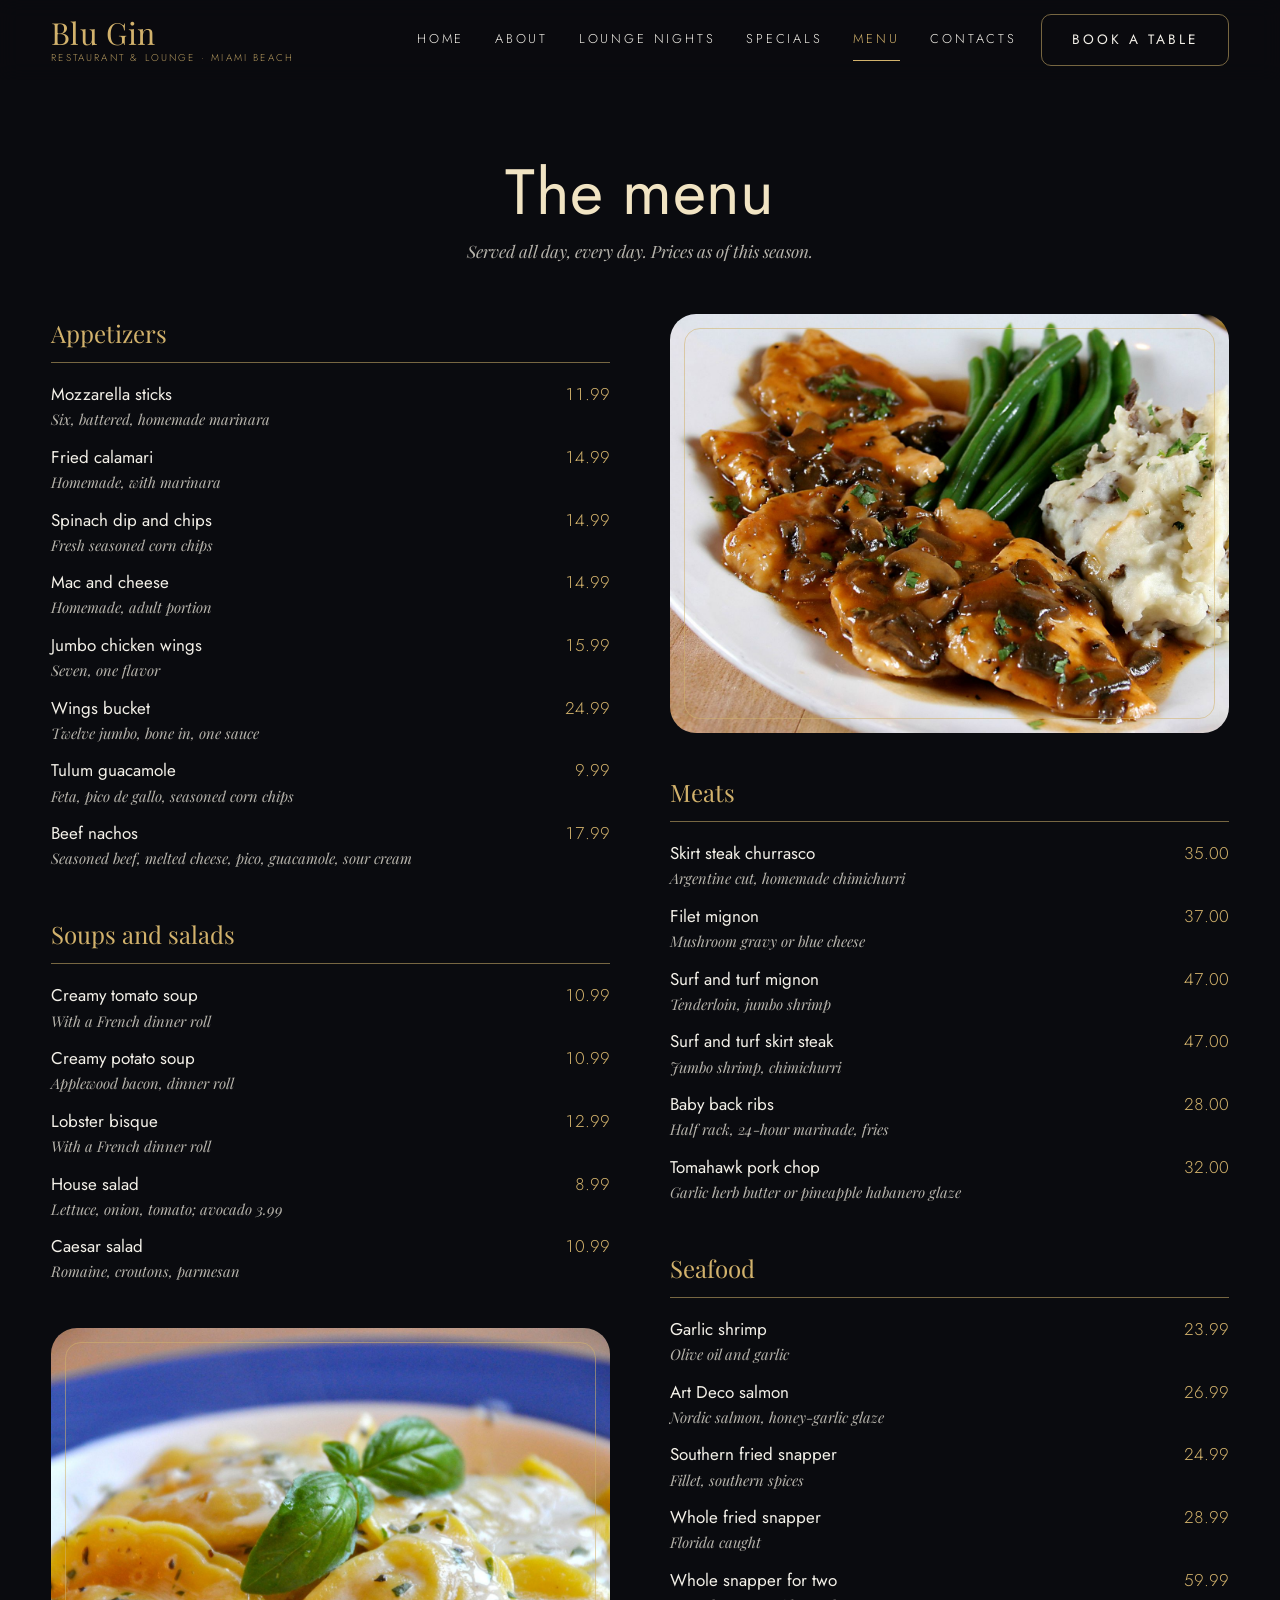
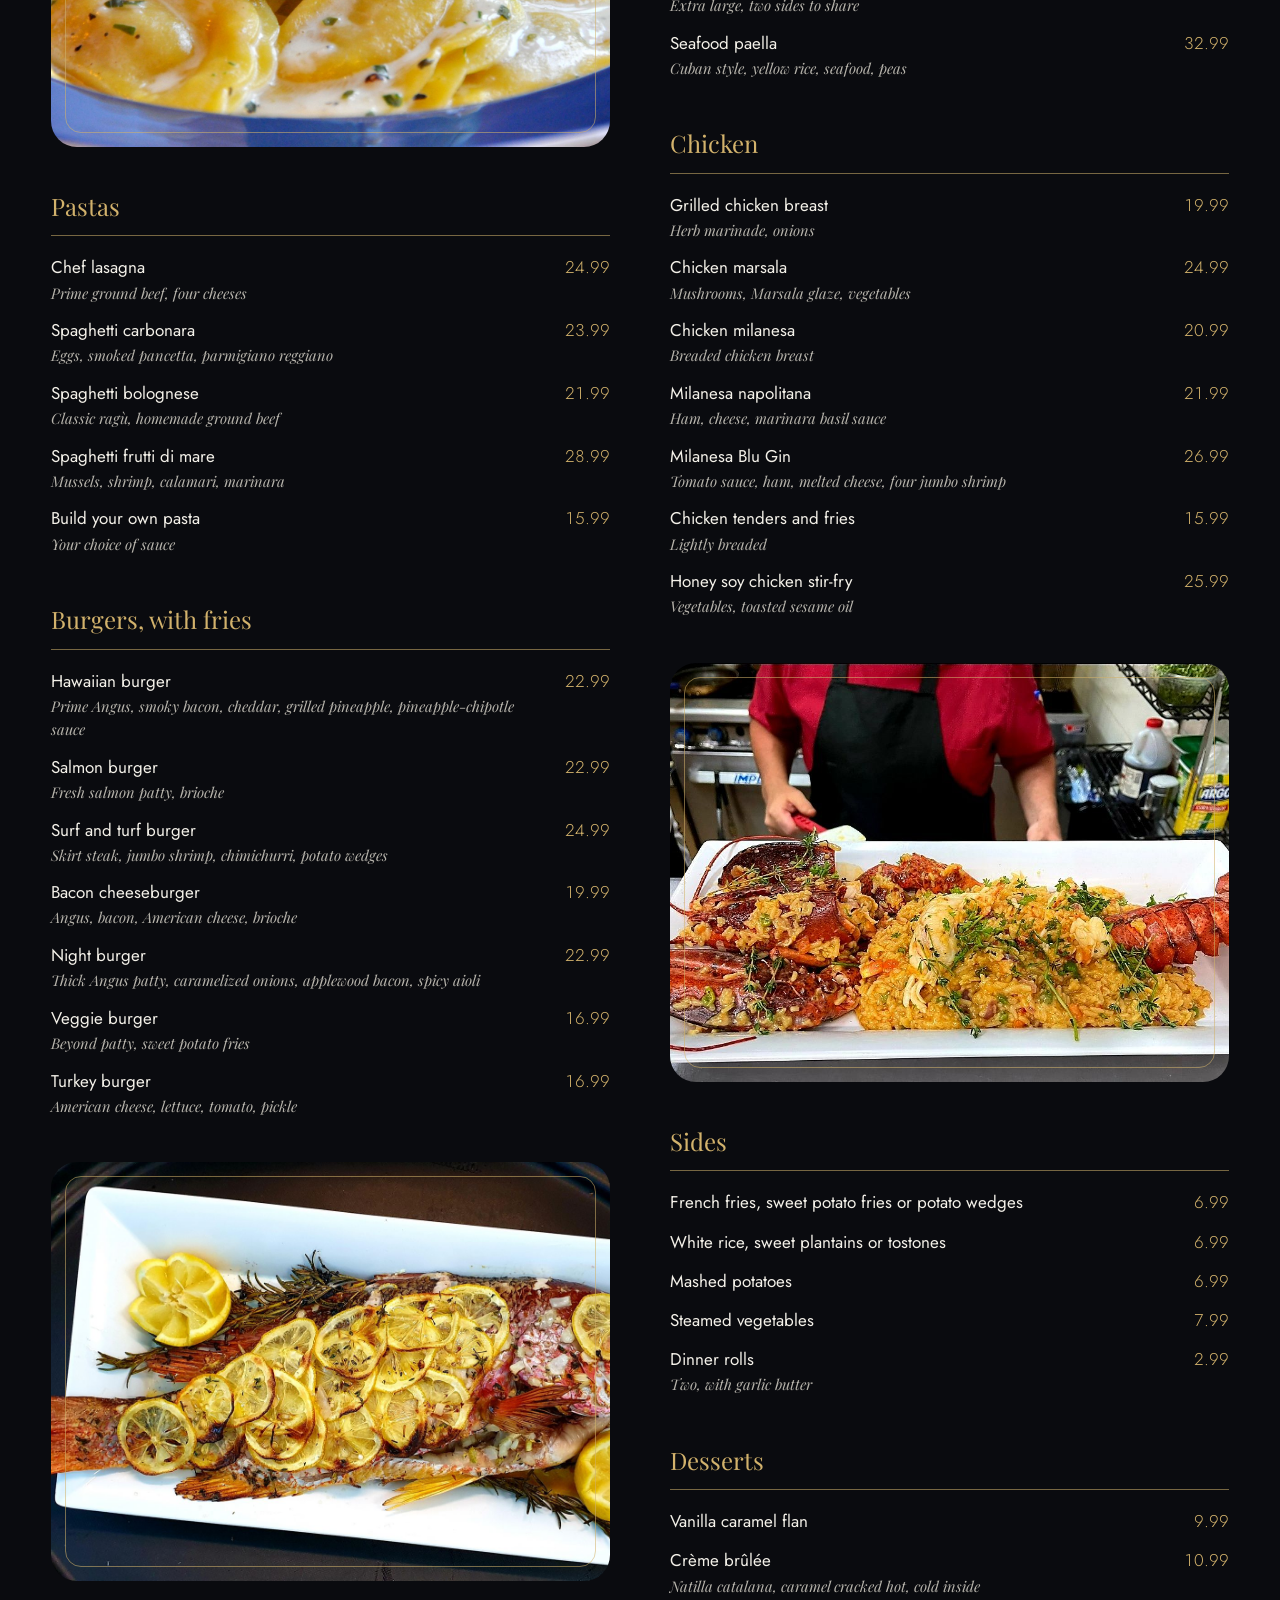
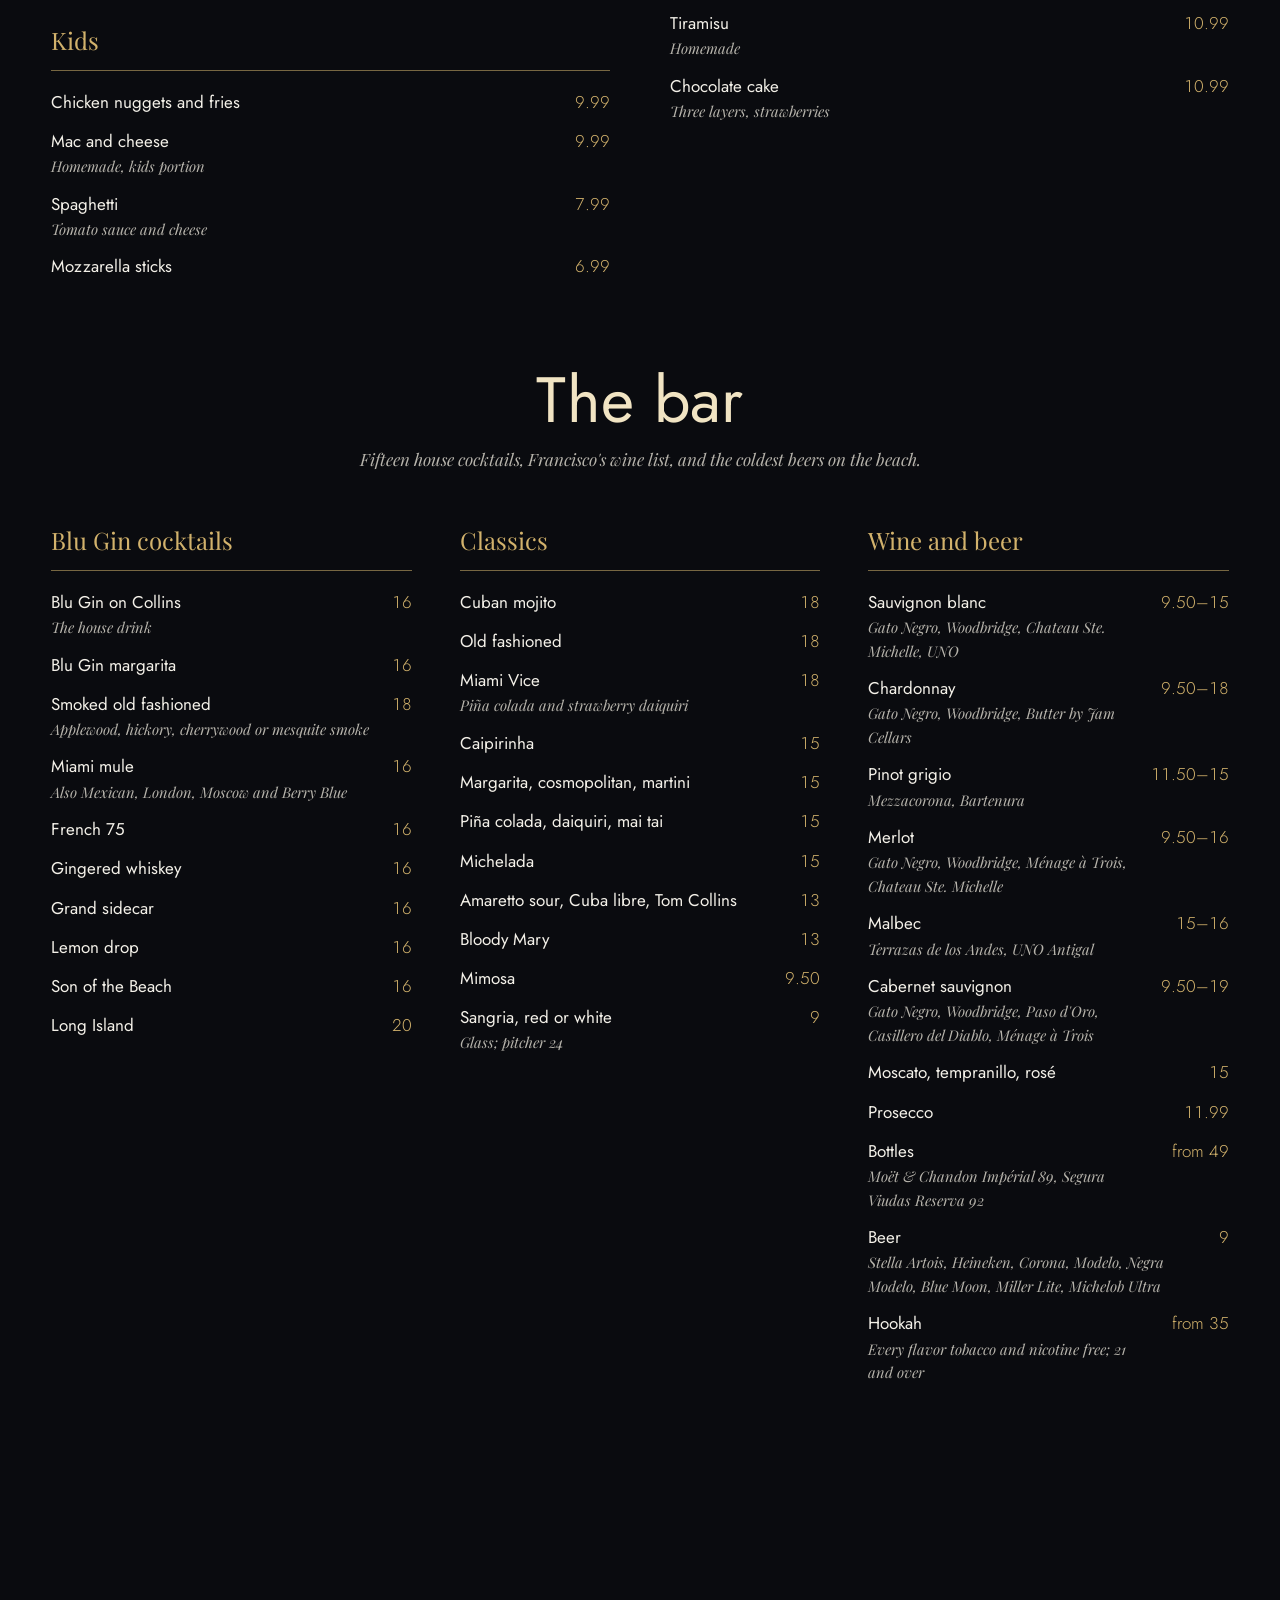
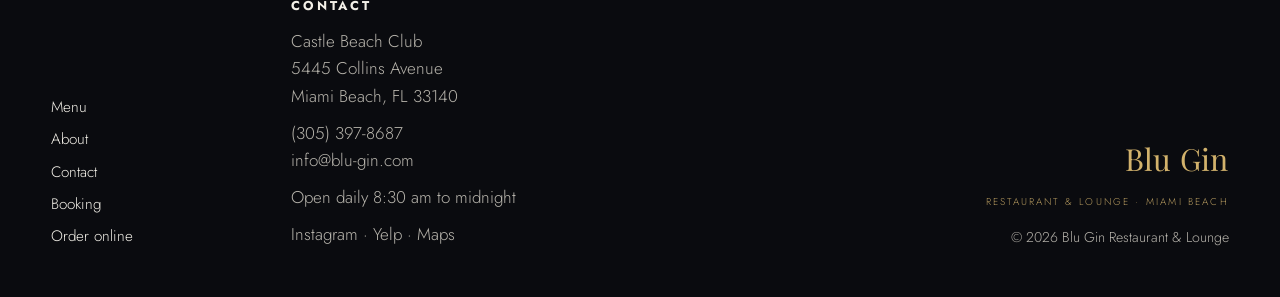
==== menu.html @ 315ef42e "Blu Gin Restaurant & Lounge site Home page, menu page, photos and social assets for blu-gin.com, bui" ====
<!doctype html>
<html lang="en">
<head>
<meta charset="utf-8">
<meta name="viewport" content="width=device-width, initial-scale=1">
<title>The menu, Blu Gin Restaurant &amp; Lounge</title>
<meta name="description" content="Blu Gin is the oceanfront restaurant, bar and hookah lounge of the Castle Beach Club, 5445 Collins Avenue, Miami Beach. Upscale dining from 8:30 am, the lounge until midnight, every day.">
<meta property="og:title" content="Blu Gin Restaurant & Lounge, Miami Beach">
<meta property="og:description" content="Upscale dining and lounge on the ocean. 5445 Collins Avenue, open daily 8:30 am to midnight.">
<meta property="og:image" content="assets/img/web/room-blue.jpg">
<link rel="preconnect" href="https://fonts.googleapis.com">
<link rel="preconnect" href="https://fonts.gstatic.com" crossorigin>
<link href="https://fonts.googleapis.com/css2?family=Jost:wght@300;400;500&family=Playfair+Display:ital,wght@0,400;0,500;1,400&display=swap" rel="stylesheet">
<link rel="stylesheet" href="assets/styles.css">
<script>document.documentElement.classList.add('js')</script>
<script type="application/ld+json">
{"@context":"https://schema.org","@type":"Restaurant","name":"Blu Gin Restaurant & Lounge","telephone":"+1-305-397-8687","email":"info@blu-gin.com","servesCuisine":["Seafood","Steakhouse","Italian","Latin American"],"address":{"@type":"PostalAddress","streetAddress":"5445 Collins Avenue","addressLocality":"Miami Beach","addressRegion":"FL","postalCode":"33140","addressCountry":"US"},"openingHours":"Mo-Su 08:30-24:00","url":"https://www.blu-gin.com/","menu":"https://www.blu-gin.com/menu.html","acceptsReservations":"True"}
</script>
</head>
<body>

<header class="site-head">
  <a class="brand" href="index.html">
    <span class="brand-name">Blu Gin</span>
    <span class="brand-sub">Restaurant &amp; Lounge · Miami Beach</span>
  </a>
  <nav class="site-nav" aria-label="Main">
    <a href="index.html">Home</a>
    <a href="index.html#about">About</a>
    <a href="index.html#lounge">Lounge nights</a>
    <a href="index.html#specials">Specials</a>
    <a href="menu.html" aria-current="page">Menu</a>
    <a href="index.html#contact">Contacts</a>
  </nav>
  <a class="btn btn-outline" href="mailto:info@blu-gin.com?subject=Reservation%20at%20Blu%20Gin&amp;body=Name%3A%0ADate%3A%0ATime%3A%0AGuests%3A%0APhone%3A">Book a table</a>
  <button class="nav-toggle" type="button" aria-expanded="false" aria-controls="mobile-nav" aria-label="Open the menu"><span></span><span></span></button>
</header>
<nav class="mobile-nav" id="mobile-nav" aria-label="Main, on phones">
  <a href="index.html">Home</a>
  <a href="index.html#about">About</a>
  <a href="index.html#lounge">Lounge nights</a>
  <a href="index.html#specials">Specials</a>
  <a href="menu.html" aria-current="page">Menu</a>
  <a href="index.html#contact">Contacts</a>
  <a class="btn btn-gold" href="mailto:info@blu-gin.com?subject=Reservation%20at%20Blu%20Gin">Book a table</a>
</nav>

<main id="top" class="menu-page">
  <section class="menu" id="menu" aria-labelledby="menu-h">
    <div class="menu-head">
      <h1 id="menu-h">The menu</h1>
      <p class="menu-note">Served all day, every day. Prices as of this season.</p>
    </div>

    <div class="menu-grid">
      <div class="menu-col">
        <div class="part"><h3 class="part-h">Appetizers</h3>
          <div class="row"><span class="dish">Mozzarella sticks</span><span class="cost nums">11.99</span><span class="note">Six, battered, homemade marinara</span></div>
          <div class="row"><span class="dish">Fried calamari</span><span class="cost nums">14.99</span><span class="note">Homemade, with marinara</span></div>
          <div class="row"><span class="dish">Spinach dip and chips</span><span class="cost nums">14.99</span><span class="note">Fresh seasoned corn chips</span></div>
          <div class="row"><span class="dish">Mac and cheese</span><span class="cost nums">14.99</span><span class="note">Homemade, adult portion</span></div>
          <div class="row"><span class="dish">Jumbo chicken wings</span><span class="cost nums">15.99</span><span class="note">Seven, one flavor</span></div>
          <div class="row"><span class="dish">Wings bucket</span><span class="cost nums">24.99</span><span class="note">Twelve jumbo, bone in, one sauce</span></div>
          <div class="row"><span class="dish">Tulum guacamole</span><span class="cost nums">9.99</span><span class="note">Feta, pico de gallo, seasoned corn chips</span></div>
          <div class="row"><span class="dish">Beef nachos</span><span class="cost nums">17.99</span><span class="note">Seasoned beef, melted cheese, pico, guacamole, sour cream</span></div>
        </div>
        <div class="part"><h3 class="part-h">Soups and salads</h3>
          <div class="row"><span class="dish">Creamy tomato soup</span><span class="cost nums">10.99</span><span class="note">With a French dinner roll</span></div>
          <div class="row"><span class="dish">Creamy potato soup</span><span class="cost nums">10.99</span><span class="note">Applewood bacon, dinner roll</span></div>
          <div class="row"><span class="dish">Lobster bisque</span><span class="cost nums">12.99</span><span class="note">With a French dinner roll</span></div>
          <div class="row"><span class="dish">House salad</span><span class="cost nums">8.99</span><span class="note">Lettuce, onion, tomato; avocado 3.99</span></div>
          <div class="row"><span class="dish">Caesar salad</span><span class="cost nums">10.99</span><span class="note">Romaine, croutons, parmesan</span></div>
        </div>
        <figure class="menu-photo"><img src="assets/img/web/ravioli.jpg" width="1626" height="1080" alt="Ravioli in cream sauce with basil on a blue plate" loading="lazy"></figure>
        <div class="part"><h3 class="part-h">Pastas</h3>
          <div class="row"><span class="dish">Chef lasagna</span><span class="cost nums">24.99</span><span class="note">Prime ground beef, four cheeses</span></div>
          <div class="row"><span class="dish">Spaghetti carbonara</span><span class="cost nums">23.99</span><span class="note">Eggs, smoked pancetta, parmigiano reggiano</span></div>
          <div class="row"><span class="dish">Spaghetti bolognese</span><span class="cost nums">21.99</span><span class="note">Classic ragù, homemade ground beef</span></div>
          <div class="row"><span class="dish">Spaghetti frutti di mare</span><span class="cost nums">28.99</span><span class="note">Mussels, shrimp, calamari, marinara</span></div>
          <div class="row"><span class="dish">Build your own pasta</span><span class="cost nums">15.99</span><span class="note">Your choice of sauce</span></div>
        </div>
        <div class="part"><h3 class="part-h">Burgers, with fries</h3>
          <div class="row"><span class="dish">Hawaiian burger</span><span class="cost nums">22.99</span><span class="note">Prime Angus, smoky bacon, cheddar, grilled pineapple, pineapple-chipotle sauce</span></div>
          <div class="row"><span class="dish">Salmon burger</span><span class="cost nums">22.99</span><span class="note">Fresh salmon patty, brioche</span></div>
          <div class="row"><span class="dish">Surf and turf burger</span><span class="cost nums">24.99</span><span class="note">Skirt steak, jumbo shrimp, chimichurri, potato wedges</span></div>
          <div class="row"><span class="dish">Bacon cheeseburger</span><span class="cost nums">19.99</span><span class="note">Angus, bacon, American cheese, brioche</span></div>
          <div class="row"><span class="dish">Night burger</span><span class="cost nums">22.99</span><span class="note">Thick Angus patty, caramelized onions, applewood bacon, spicy aioli</span></div>
          <div class="row"><span class="dish">Veggie burger</span><span class="cost nums">16.99</span><span class="note">Beyond patty, sweet potato fries</span></div>
          <div class="row"><span class="dish">Turkey burger</span><span class="cost nums">16.99</span><span class="note">American cheese, lettuce, tomato, pickle</span></div>
        </div>
        <figure class="menu-photo"><img src="assets/img/web/whole-snapper.jpg" width="1800" height="922" alt="A whole fried snapper under sliced lemons and rosemary" loading="lazy"></figure>
        <div class="part"><h3 class="part-h">Kids</h3>
          <div class="row"><span class="dish">Chicken nuggets and fries</span><span class="cost nums">9.99</span></div>
          <div class="row"><span class="dish">Mac and cheese</span><span class="cost nums">9.99</span><span class="note">Homemade, kids portion</span></div>
          <div class="row"><span class="dish">Spaghetti</span><span class="cost nums">7.99</span><span class="note">Tomato sauce and cheese</span></div>
          <div class="row"><span class="dish">Mozzarella sticks</span><span class="cost nums">6.99</span></div>
        </div>
      </div>

      <div class="menu-col">
        <figure class="menu-photo"><img src="assets/img/web/chicken-marsala.jpg" width="1620" height="1080" alt="Chicken marsala with green beans and mashed potatoes" loading="lazy"></figure>
        <div class="part"><h3 class="part-h">Meats</h3>
          <div class="row"><span class="dish">Skirt steak churrasco</span><span class="cost nums">35.00</span><span class="note">Argentine cut, homemade chimichurri</span></div>
          <div class="row"><span class="dish">Filet mignon</span><span class="cost nums">37.00</span><span class="note">Mushroom gravy or blue cheese</span></div>
          <div class="row"><span class="dish">Surf and turf mignon</span><span class="cost nums">47.00</span><span class="note">Tenderloin, jumbo shrimp</span></div>
          <div class="row"><span class="dish">Surf and turf skirt steak</span><span class="cost nums">47.00</span><span class="note">Jumbo shrimp, chimichurri</span></div>
          <div class="row"><span class="dish">Baby back ribs</span><span class="cost nums">28.00</span><span class="note">Half rack, 24-hour marinade, fries</span></div>
          <div class="row"><span class="dish">Tomahawk pork chop</span><span class="cost nums">32.00</span><span class="note">Garlic herb butter or pineapple habanero glaze</span></div>
        </div>
        <div class="part"><h3 class="part-h">Seafood</h3>
          <div class="row"><span class="dish">Garlic shrimp</span><span class="cost nums">23.99</span><span class="note">Olive oil and garlic</span></div>
          <div class="row"><span class="dish">Art Deco salmon</span><span class="cost nums">26.99</span><span class="note">Nordic salmon, honey-garlic glaze</span></div>
          <div class="row"><span class="dish">Southern fried snapper</span><span class="cost nums">24.99</span><span class="note">Fillet, southern spices</span></div>
          <div class="row"><span class="dish">Whole fried snapper</span><span class="cost nums">28.99</span><span class="note">Florida caught</span></div>
          <div class="row"><span class="dish">Whole snapper for two</span><span class="cost nums">59.99</span><span class="note">Extra large, two sides to share</span></div>
          <div class="row"><span class="dish">Seafood paella</span><span class="cost nums">32.99</span><span class="note">Cuban style, yellow rice, seafood, peas</span></div>
        </div>
        <div class="part"><h3 class="part-h">Chicken</h3>
          <div class="row"><span class="dish">Grilled chicken breast</span><span class="cost nums">19.99</span><span class="note">Herb marinade, onions</span></div>
          <div class="row"><span class="dish">Chicken marsala</span><span class="cost nums">24.99</span><span class="note">Mushrooms, Marsala glaze, vegetables</span></div>
          <div class="row"><span class="dish">Chicken milanesa</span><span class="cost nums">20.99</span><span class="note">Breaded chicken breast</span></div>
          <div class="row"><span class="dish">Milanesa napolitana</span><span class="cost nums">21.99</span><span class="note">Ham, cheese, marinara basil sauce</span></div>
          <div class="row"><span class="dish">Milanesa Blu Gin</span><span class="cost nums">26.99</span><span class="note">Tomato sauce, ham, melted cheese, four jumbo shrimp</span></div>
          <div class="row"><span class="dish">Chicken tenders and fries</span><span class="cost nums">15.99</span><span class="note">Lightly breaded</span></div>
          <div class="row"><span class="dish">Honey soy chicken stir-fry</span><span class="cost nums">25.99</span><span class="note">Vegetables, toasted sesame oil</span></div>
        </div>
        <figure class="menu-photo"><img src="assets/img/web/lobster-paella.jpg" width="1080" height="670" alt="Lobster paella on a white platter" loading="lazy"></figure>
        <div class="part"><h3 class="part-h">Sides</h3>
          <div class="row"><span class="dish">French fries, sweet potato fries or potato wedges</span><span class="cost nums">6.99</span></div>
          <div class="row"><span class="dish">White rice, sweet plantains or tostones</span><span class="cost nums">6.99</span></div>
          <div class="row"><span class="dish">Mashed potatoes</span><span class="cost nums">6.99</span></div>
          <div class="row"><span class="dish">Steamed vegetables</span><span class="cost nums">7.99</span></div>
          <div class="row"><span class="dish">Dinner rolls</span><span class="cost nums">2.99</span><span class="note">Two, with garlic butter</span></div>
        </div>
        <div class="part"><h3 class="part-h">Desserts</h3>
          <div class="row"><span class="dish">Vanilla caramel flan</span><span class="cost nums">9.99</span></div>
          <div class="row"><span class="dish">Crème brûlée</span><span class="cost nums">10.99</span><span class="note">Natilla catalana, caramel cracked hot, cold inside</span></div>
          <div class="row"><span class="dish">Tiramisu</span><span class="cost nums">10.99</span><span class="note">Homemade</span></div>
          <div class="row"><span class="dish">Chocolate cake</span><span class="cost nums">10.99</span><span class="note">Three layers, strawberries</span></div>
        </div>
      </div>
    </div>

  </section>

  <section class="menu bar" id="bar" aria-labelledby="bar-h">
    <div class="bar-head">
      <h2 id="bar-h">The bar</h2>
      <p class="menu-note">Fifteen house cocktails, Francisco's wine list, and the coldest beers on the beach.</p>
    </div>
    <div class="bar-grid">
      <div class="part"><h3 class="part-h">Blu Gin cocktails</h3>
        <div class="row"><span class="dish">Blu Gin on Collins</span><span class="cost nums">16</span><span class="note">The house drink</span></div>
        <div class="row"><span class="dish">Blu Gin margarita</span><span class="cost nums">16</span></div>
        <div class="row"><span class="dish">Smoked old fashioned</span><span class="cost nums">18</span><span class="note">Applewood, hickory, cherrywood or mesquite smoke</span></div>
        <div class="row"><span class="dish">Miami mule</span><span class="cost nums">16</span><span class="note">Also Mexican, London, Moscow and Berry Blue</span></div>
        <div class="row"><span class="dish">French 75</span><span class="cost nums">16</span></div>
        <div class="row"><span class="dish">Gingered whiskey</span><span class="cost nums">16</span></div>
        <div class="row"><span class="dish">Grand sidecar</span><span class="cost nums">16</span></div>
        <div class="row"><span class="dish">Lemon drop</span><span class="cost nums">16</span></div>
        <div class="row"><span class="dish">Son of the Beach</span><span class="cost nums">16</span></div>
        <div class="row"><span class="dish">Long Island</span><span class="cost nums">20</span></div>
      </div>
      <div class="part"><h3 class="part-h">Classics</h3>
        <div class="row"><span class="dish">Cuban mojito</span><span class="cost nums">18</span></div>
        <div class="row"><span class="dish">Old fashioned</span><span class="cost nums">18</span></div>
        <div class="row"><span class="dish">Miami Vice</span><span class="cost nums">18</span><span class="note">Piña colada and strawberry daiquiri</span></div>
        <div class="row"><span class="dish">Caipirinha</span><span class="cost nums">15</span></div>
        <div class="row"><span class="dish">Margarita, cosmopolitan, martini</span><span class="cost nums">15</span></div>
        <div class="row"><span class="dish">Piña colada, daiquiri, mai tai</span><span class="cost nums">15</span></div>
        <div class="row"><span class="dish">Michelada</span><span class="cost nums">15</span></div>
        <div class="row"><span class="dish">Amaretto sour, Cuba libre, Tom Collins</span><span class="cost nums">13</span></div>
        <div class="row"><span class="dish">Bloody Mary</span><span class="cost nums">13</span></div>
        <div class="row"><span class="dish">Mimosa</span><span class="cost nums">9.50</span></div>
        <div class="row"><span class="dish">Sangria, red or white</span><span class="cost nums">9</span><span class="note">Glass; pitcher 24</span></div>
      </div>
      <div class="part"><h3 class="part-h">Wine and beer</h3>
        <div class="row"><span class="dish">Sauvignon blanc</span><span class="cost nums">9.50–15</span><span class="note">Gato Negro, Woodbridge, Chateau Ste. Michelle, UNO</span></div>
        <div class="row"><span class="dish">Chardonnay</span><span class="cost nums">9.50–18</span><span class="note">Gato Negro, Woodbridge, Butter by Jam Cellars</span></div>
        <div class="row"><span class="dish">Pinot grigio</span><span class="cost nums">11.50–15</span><span class="note">Mezzacorona, Bartenura</span></div>
        <div class="row"><span class="dish">Merlot</span><span class="cost nums">9.50–16</span><span class="note">Gato Negro, Woodbridge, Ménage à Trois, Chateau Ste. Michelle</span></div>
        <div class="row"><span class="dish">Malbec</span><span class="cost nums">15–16</span><span class="note">Terrazas de los Andes, UNO Antigal</span></div>
        <div class="row"><span class="dish">Cabernet sauvignon</span><span class="cost nums">9.50–19</span><span class="note">Gato Negro, Woodbridge, Paso d'Oro, Casillero del Diablo, Ménage à Trois</span></div>
        <div class="row"><span class="dish">Moscato, tempranillo, rosé</span><span class="cost nums">15</span></div>
        <div class="row"><span class="dish">Prosecco</span><span class="cost nums">11.99</span></div>
        <div class="row"><span class="dish">Bottles</span><span class="cost nums">from 49</span><span class="note">Moët &amp; Chandon Impérial 89, Segura Viudas Reserva 92</span></div>
        <div class="row"><span class="dish">Beer</span><span class="cost nums">9</span><span class="note">Stella Artois, Heineken, Corona, Modelo, Negra Modelo, Blue Moon, Miller Lite, Michelob Ultra</span></div>
        <div class="row"><span class="dish">Hookah</span><span class="cost nums">from 35</span><span class="note">Every flavor tobacco and nicotine free; 21 and over</span></div>
      </div>
    </div>
  </section>
</main>

<footer class="site-foot">
  <div class="foot-cols">
    <nav class="foot-links" aria-label="Footer">
      <a href="menu.html">Menu</a>
      <a href="index.html#about">About</a>
      <a href="index.html#contact">Contact</a>
      <a href="mailto:info@blu-gin.com?subject=Reservation%20at%20Blu%20Gin">Booking</a>
      <a href="https://order.toasttab.com/online/blu-gin-restaurant-lounge-5445-collins-ave">Order online</a>
    </nav>
    <div class="foot-contact">
      <h3>Contact</h3>
      <address>Castle Beach Club<br>5445 Collins Avenue<br>Miami Beach, FL 33140</address>
      <p><a href="tel:+13053978687">(305) 397-8687</a><br><a href="mailto:info@blu-gin.com">info@blu-gin.com</a></p>
      <p>Open daily 8:30 am to midnight</p>
      <p class="foot-social"><a href="https://www.instagram.com/bluginmiami/">Instagram</a> · <a href="https://www.yelp.com/">Yelp</a> · <a href="https://www.google.com/maps?q=5445+Collins+Avenue+Miami+Beach">Maps</a></p>
    </div>
    <div class="foot-brand">
      <span class="brand-name">Blu Gin</span>
      <span class="brand-sub">Restaurant &amp; Lounge · Miami Beach</span>
      <small>© 2026 Blu Gin Restaurant &amp; Lounge</small>
    </div>
  </div>
</footer>

<script src="assets/main.js" defer></script>
</body>
</html>
---- assets/styles.css ----
/* Blu Gin — upscale lounge look: dark ground, gold, rounded framed pictures. */

:root {
  --bg: #0a0b0f;
  --bg-2: #101219;
  --blue: #0f2b5b;
  --blue-deep: #0a1d3f;
  --gold: #d2b26c;
  --gold-soft: rgba(210, 178, 108, 0.55);
  --ink: #f3f0e8;
  --muted: #b6b3ab;
  --sans: "Jost", "Helvetica Neue", Arial, sans-serif;
  --serif: "Playfair Display", Georgia, serif;
  --radius: 26px;
  --wrap: 1280px;
  --pad: clamp(20px, 4vw, 64px);
}

*, *::before, *::after { box-sizing: border-box; }
html { scroll-behavior: smooth; -webkit-text-size-adjust: 100%; }
body { margin: 0; background: var(--bg); color: var(--ink); font-family: var(--sans); font-weight: 300; font-size: 17px; line-height: 1.6; -webkit-font-smoothing: antialiased; overflow-x: clip; }
h1, h2, h3, p, figure, ul, address { margin: 0; }
img { display: block; max-width: 100%; height: auto; }
a { color: inherit; text-decoration: none; }
address { font-style: normal; }
button { font: inherit; color: inherit; background: none; border: 0; cursor: pointer; }
h1, h2 { font-weight: 400; line-height: 1.12; letter-spacing: 0.005em; }
h1 { font-size: clamp(2.2rem, 1.2rem + 4.2vw, 4.6rem); }
h2 { font-size: clamp(1.9rem, 1.2rem + 2.6vw, 3.2rem); }
.gold { color: var(--gold); }
.centered { text-align: center; }
.italic { font-family: var(--serif); font-style: italic; font-size: 1.05rem; line-height: 1.75; color: var(--muted); }
.italic + .italic { margin-top: 1rem; }
.nums { font-variant-numeric: tabular-nums; }
.sr-only { position: absolute; width: 1px; height: 1px; overflow: hidden; clip-path: inset(50%); }
:focus-visible { outline: 2px solid var(--gold); outline-offset: 3px; }

/* buttons */
.btn { display: inline-flex; align-items: center; justify-content: center; min-height: 52px; padding: 0 30px; border-radius: 10px; font-family: var(--sans); font-weight: 400; font-size: 0.85rem; letter-spacing: 0.22em; text-transform: uppercase; transition: background-color 200ms ease, color 200ms ease, border-color 200ms ease, transform 140ms ease; }
.btn:active { transform: scale(0.97); }
.btn-outline { border: 1px solid var(--gold-soft); color: var(--ink); }
.btn-outline:hover { border-color: var(--gold); color: var(--gold); }
.btn-gold { background: var(--gold); color: #1a1507; }
.btn-gold:hover { background: #e2c47f; }

/* header */
.site-head { position: sticky; top: 0; z-index: 20; display: flex; align-items: center; gap: 24px; padding: 14px var(--pad); background: rgba(10, 11, 15, 0.9); backdrop-filter: blur(10px); }
.brand { display: flex; flex-direction: column; line-height: 1.05; margin-right: auto; }
.brand-name { font-family: var(--serif); font-size: 1.9rem; color: var(--gold); letter-spacing: 0.01em; }
.brand-sub { font-size: 0.62rem; letter-spacing: 0.22em; text-transform: uppercase; color: var(--gold); opacity: 0.85; margin-top: 4px; }
.site-nav { display: flex; gap: clamp(16px, 2.4vw, 40px); font-size: 0.8rem; letter-spacing: 0.22em; text-transform: uppercase; }
.site-nav a { padding: 10px 0; border-bottom: 1px solid transparent; transition: color 200ms ease, border-color 200ms ease; }
.site-nav a:hover, .site-nav a[aria-current="page"] { color: var(--gold); border-bottom-color: var(--gold); }
.nav-toggle { display: none; width: 44px; height: 44px; flex-direction: column; justify-content: center; gap: 7px; align-items: center; }
.nav-toggle span { display: block; width: 24px; height: 1.5px; background: var(--gold); }
.mobile-nav { display: none; }
@media (max-width: 1000px) {
  .site-nav, .site-head > .btn { display: none; }
  .nav-toggle { display: flex; }
  .mobile-nav.is-open { display: flex; flex-direction: column; gap: 18px; padding: 24px var(--pad) 32px; background: var(--bg-2); font-size: 0.9rem; letter-spacing: 0.2em; text-transform: uppercase; }
  .mobile-nav .btn { margin-top: 8px; align-self: start; }
}

/* framed pictures: rounded, with a thin gold inner line */
.framed { position: relative; border-radius: var(--radius); overflow: hidden; }
.framed img { width: 100%; height: 100%; object-fit: cover; }
.framed::after { content: ""; position: absolute; inset: 14px; border: 1px solid var(--gold-soft); border-radius: calc(var(--radius) - 10px); pointer-events: none; }

/* hero */
.band-blue { background: var(--blue-deep); }
.hero { padding: 10px var(--pad) 28px; }
.hero-frame { position: relative; max-width: var(--wrap); margin: 0 auto; height: clamp(520px, 72vh, 760px); border-radius: var(--radius); overflow: hidden; }
.slides, .slide { position: absolute; inset: 0; }
.slide { opacity: 0; transition: opacity 900ms ease; }
.slide.is-active { opacity: 1; }
.slide img { width: 100%; height: 100%; object-fit: cover; filter: brightness(0.62); transform: scale(1.02); }
.hero-frame::after { content: ""; position: absolute; inset: 22px; border: 1px solid var(--gold-soft); border-radius: calc(var(--radius) - 8px); pointer-events: none; }
.hero-copy { position: absolute; inset: 0; display: flex; flex-direction: column; align-items: center; justify-content: center; text-align: center; padding: 40px 80px; z-index: 2; }
.kicker { font-size: 0.85rem; letter-spacing: 0.3em; text-transform: capitalize; color: var(--ink); margin-bottom: 14px; }
.hero h1 { max-width: 16ch; }
.tagline { font-size: clamp(1rem, 0.8rem + 0.9vw, 1.5rem); letter-spacing: 0.18em; margin: 10px 0 24px; }
.live { margin-top: 22px; font-size: 0.8rem; letter-spacing: 0.18em; text-transform: uppercase; color: var(--gold); }
.live[data-state="closed"] { color: var(--muted); }
.arrow { position: absolute; top: 50%; transform: translateY(-50%); z-index: 3; width: 44px; height: 44px; border-radius: 50%; background: rgba(255, 255, 255, 0.85); color: #111; font-size: 0.7rem; transition: background-color 200ms ease; }
.arrow:hover { background: #fff; }
.arrow-prev { left: 32px; } .arrow-next { right: 32px; }
.socials { position: absolute; left: 16px; top: 50%; transform: translateY(-50%); display: flex; flex-direction: column; gap: 14px; z-index: 3; font-size: 0.75rem; font-weight: 500; }
.socials a { width: 32px; height: 32px; display: grid; place-items: center; border-radius: 50%; background: rgba(0,0,0,0.35); }
.thumbs { display: flex; justify-content: center; gap: 14px; margin-top: 18px; }
.thumbs button { width: 60px; height: 60px; border-radius: 50%; overflow: hidden; padding: 0; border: 2px solid transparent; transition: border-color 200ms ease; }
.thumbs button[aria-selected="true"] { border-color: var(--gold); }
.thumbs img { width: 100%; height: 100%; object-fit: cover; }
@media (max-width: 760px) {
  .hero-frame { height: 78vh; min-height: 520px; }
  .hero-copy { padding: 30px 24px; }
  .arrow, .socials { display: none; }
  .hero-frame::after { inset: 12px; }
}

/* about */
.about { position: relative; max-width: var(--wrap); margin: 0 auto; padding: clamp(60px, 9vw, 120px) var(--pad); display: grid; grid-template-columns: 1.05fr 0.95fr; gap: clamp(32px, 5vw, 80px); align-items: center; }
.about-text h2 { margin-bottom: 22px; }
.about-photo { aspect-ratio: 4 / 3.3; }
.badge { position: absolute; right: var(--pad); top: 40px; width: 120px; height: 120px; color: var(--gold); }
.badge svg { width: 100%; height: 100%; animation: spin 18s linear infinite; }
.badge text { font-size: 10.5px; letter-spacing: 0.22em; text-transform: uppercase; fill: currentColor; font-family: var(--sans); }
@keyframes spin { to { transform: rotate(360deg); } }
@media (max-width: 900px) {
  .about { grid-template-columns: 1fr; }
  .badge { position: static; width: 96px; height: 96px; margin: -10px 0 0 auto; }
}

/* marquee */
.marquee { overflow: hidden; padding: 16px 0; }
.marquee-track { display: flex; gap: 48px; width: max-content; font-family: var(--serif); font-style: italic; font-size: 1.35rem; color: var(--ink); white-space: nowrap; animation: slide 40s linear infinite; }
.marquee-track i { color: var(--gold); font-style: normal; }
@keyframes slide { to { transform: translateX(-50%); } }
@media (prefers-reduced-motion: reduce) { .marquee-track, .badge svg { animation: none; } }

/* gallery */
.gallery { max-width: var(--wrap); margin: 0 auto; padding: clamp(60px, 9vw, 120px) var(--pad) clamp(40px, 6vw, 80px); }
.rule { position: relative; display: block; width: fit-content; margin: 0 auto 48px; padding: 0 60px; }
.rule::before, .rule::after { content: ""; position: absolute; top: 50%; width: min(220px, 18vw); height: 1px; background: var(--gold-soft); }
.rule::before { right: 100%; } .rule::after { left: 100%; }
.cards { display: grid; grid-template-columns: repeat(3, 1fr); grid-auto-rows: 220px; gap: 24px; }
.card { position: relative; display: block; border-radius: var(--radius); overflow: hidden; grid-row: span 1; }
.card.tall { grid-row: span 2; }
.card img { width: 100%; height: 100%; object-fit: cover; transition: transform 600ms ease; }
.card:hover img { transform: scale(1.05); }
.card::after { content: ""; position: absolute; inset: 14px; border: 1px solid var(--gold-soft); border-radius: calc(var(--radius) - 10px); pointer-events: none; }
.card span { position: absolute; left: 36px; bottom: 30px; font-family: var(--serif); font-style: italic; font-size: 1.2rem; text-shadow: 0 1px 8px rgba(0,0,0,0.6); }
.cards + p { margin-top: 44px; }
@media (max-width: 900px) { .cards { grid-template-columns: repeat(2, 1fr); grid-auto-rows: 180px; } }
@media (max-width: 560px) { .cards { grid-template-columns: 1fr; grid-auto-rows: 240px; gap: 16px; } .card.tall { grid-row: span 1; } .rule { padding: 0; } .rule::before, .rule::after { display: none; } }

/* banner */
.banner { position: relative; height: clamp(420px, 60vh, 660px); overflow: hidden; }
.banner img { width: 100%; height: 100%; object-fit: cover; filter: brightness(0.5); }
.banner-copy { position: absolute; inset: 0; max-width: var(--wrap); margin: 0 auto; padding: 0 var(--pad); display: flex; flex-direction: column; justify-content: center; align-items: flex-start; gap: 28px; }
.banner h2 { max-width: 20ch; }

/* lounge */
.lounge { max-width: var(--wrap); margin: 0 auto; padding: clamp(60px, 9vw, 120px) var(--pad); display: grid; grid-template-columns: 0.95fr 1.05fr; gap: clamp(32px, 5vw, 80px); align-items: center; }
.lounge-photo { aspect-ratio: 4 / 3.4; }
.lounge-text h2 { margin-bottom: 18px; }
.facts { list-style: none; padding: 0; margin: 24px 0 30px; display: grid; gap: 14px; color: var(--muted); }
.facts strong { color: var(--ink); font-weight: 400; }
@media (max-width: 900px) { .lounge { grid-template-columns: 1fr; } .lounge-photo { order: -1; } }

/* specials */
.specials { max-width: var(--wrap); margin: 0 auto; padding: clamp(60px, 9vw, 120px) var(--pad); display: grid; grid-template-columns: 300px 1fr; gap: 40px; align-items: start; }
.kicker-italic { font-family: var(--serif); font-style: italic; font-size: 0.85rem; letter-spacing: 0.2em; text-transform: uppercase; color: var(--muted); margin-bottom: 14px; }
.specials-head h2 { font-size: clamp(2.4rem, 1.6rem + 3vw, 4rem); color: #f1e4c3; line-height: 1.05; }
.carousel { position: relative; display: grid; grid-template-columns: 1fr 380px 1fr; align-items: center; min-height: 560px; }
.word { position: absolute; left: 50%; top: 42%; transform: translate(-50%, -50%); font-family: var(--serif); font-size: clamp(5rem, 12vw, 11rem); color: rgba(255,255,255,0.05); pointer-events: none; }
.side img { width: min(240px, 100%); aspect-ratio: 3 / 2; object-fit: cover; border-radius: 16px; opacity: 0.35; filter: brightness(0.8); margin: 0 auto; }
.arch { position: relative; width: 380px; max-width: 100%; margin: 0 auto; padding: 150px 24px 36px; border-radius: 190px 190px 24px 24px; background: var(--bg-2); text-align: center; }
.arch-img { width: 300px; height: 300px; object-fit: cover; border-radius: 50%; margin: -120px auto 0; transition: opacity 400ms ease; }
.price-badge { position: absolute; top: 10px; right: -20px; width: 110px; height: 110px; display: grid; place-items: center; border-radius: 50%; background: var(--gold); color: #1a1507; font-family: var(--serif); font-size: 1.4rem; clip-path: polygon(50% 0%, 61% 8%, 74% 4%, 80% 16%, 94% 18%, 93% 32%, 100% 42%, 95% 54%, 100% 66%, 90% 74%, 88% 88%, 75% 90%, 66% 100%, 54% 94%, 42% 100%, 32% 90%, 18% 90%, 15% 76%, 3% 68%, 7% 55%, 0% 44%, 8% 32%, 6% 18%, 20% 14%, 26% 3%, 39% 6%); }
.arch-name { margin-top: 26px; font-size: 1.45rem; line-height: 1.2; }
.arch-arrows { display: flex; justify-content: center; gap: 18px; margin-top: 36px; }
.arch-arrows button { width: 60px; height: 60px; border-radius: 50%; border: 1px solid var(--gold-soft); color: var(--gold); font-size: 1.3rem; transition: background-color 200ms ease, color 200ms ease; }
.arch-arrows button:hover { background: var(--gold); color: #1a1507; }
.specials-note { grid-column: 3; align-self: start; padding-top: 60px; max-width: 320px; margin-left: auto; }
.specials-note p { color: var(--ink); }
.counter { margin-top: 24px; font-family: var(--serif); color: var(--gold); font-size: 1.2rem; }
@media (max-width: 1000px) {
  .specials { grid-template-columns: 1fr; }
  .carousel { grid-template-columns: 1fr; min-height: 0; }
  .side { display: none; }
  .specials-note { grid-column: 1; margin: 30px auto 0; text-align: center; padding-top: 0; }
  .price-badge { right: 4px; width: 92px; height: 92px; font-size: 1.15rem; }
  .word { display: none; }
}

/* reviews */
.reviews { max-width: var(--wrap); margin: 0 auto; padding: clamp(40px, 6vw, 80px) var(--pad) clamp(60px, 9vw, 120px); }
.reviews h2 { margin-bottom: 40px; }
.review-cards { display: grid; grid-template-columns: repeat(3, 1fr); gap: 24px; }
.review { border: 1px solid rgba(255,255,255,0.12); border-radius: 6px; padding: 28px; background: var(--bg-2); }
.review header { display: flex; align-items: center; gap: 14px; }
.avatar { width: 44px; height: 44px; border-radius: 50%; display: grid; place-items: center; background: var(--blue); color: var(--ink); font-weight: 500; }
.review small { display: block; color: var(--muted); font-size: 0.8rem; }
.stars { color: var(--gold); letter-spacing: 0.2em; margin: 20px 0 12px; }
.review p:last-child { color: var(--muted); font-size: 0.95rem; }
@media (max-width: 900px) { .review-cards { grid-template-columns: 1fr; } }

/* instagram */
.glimpse h2 { font-size: clamp(2rem, 1.4rem + 2.6vw, 3.4rem); color: #f1e4c3; padding: 0 var(--pad) 48px; }
.insta-grid { position: relative; display: grid; grid-template-columns: repeat(3, 1fr); }
.insta-grid img { width: 100%; aspect-ratio: 1; object-fit: cover; filter: brightness(0.55); transition: filter 400ms ease; }
.insta-grid img:hover { filter: brightness(0.85); }
.pill { position: absolute; left: 50%; top: 50%; transform: translate(-50%, -50%); display: inline-flex; align-items: center; gap: 14px; padding: 18px 44px; border-radius: 999px; border: 1px solid var(--gold-soft); background: rgba(10, 11, 15, 0.65); backdrop-filter: blur(6px); font-family: var(--serif); font-size: 1.25rem; color: var(--gold); white-space: nowrap; transition: background-color 200ms ease; }
.pill:hover { background: rgba(10, 11, 15, 0.9); }
.ig { font-size: 1.4rem; }
@media (max-width: 760px) { .insta-grid { grid-template-columns: repeat(2, 1fr); } .pill { font-size: 1rem; padding: 14px 24px; } }

/* newsletter */
.newsletter { max-width: var(--wrap); margin: 0 auto; padding: clamp(60px, 9vw, 120px) var(--pad) clamp(40px, 6vw, 80px); display: grid; grid-template-columns: 1fr 1fr; gap: 40px; align-items: center; }
.news-text h2 { font-size: clamp(2.2rem, 1.4rem + 3vw, 3.8rem); color: #f1e4c3; }
.news-form p { color: var(--muted); margin-bottom: 24px; max-width: 46ch; }
.field-row { display: flex; gap: 20px; align-items: end; flex-wrap: wrap; }
.field-row input { flex: 1 1 220px; min-height: 52px; padding: 10px 2px; background: none; border: 0; border-bottom: 1px solid rgba(255,255,255,0.35); color: var(--ink); font: inherit; }
.field-row input::placeholder { color: var(--muted); }
.field-row input:focus { outline: none; border-bottom-color: var(--gold); }
@media (max-width: 900px) { .newsletter { grid-template-columns: 1fr; } }

/* footer */
.site-foot { padding: 40px var(--pad) 48px; }
.foot-cols { max-width: var(--wrap); margin: 0 auto; display: grid; grid-template-columns: 200px 1fr auto; gap: 40px; align-items: end; }
.foot-links { display: grid; gap: 8px; font-size: 0.95rem; }
.foot-links a:hover, .foot-contact a:hover { color: var(--gold); }
.foot-contact h3 { font-size: 0.8rem; letter-spacing: 0.22em; text-transform: uppercase; margin-bottom: 12px; }
.foot-contact p { margin-top: 10px; color: var(--muted); }
.foot-contact address { color: var(--muted); }
.foot-brand { display: flex; flex-direction: column; align-items: flex-end; text-align: right; gap: 6px; }
.foot-brand small { color: var(--muted); margin-top: 10px; }
@media (max-width: 900px) { .foot-cols { grid-template-columns: 1fr; align-items: start; } .foot-brand { align-items: flex-start; text-align: left; } }

/* menu page */
.menu-page { max-width: var(--wrap); margin: 0 auto; padding: clamp(40px, 6vw, 80px) var(--pad) clamp(60px, 9vw, 120px); }
.menu-head, .bar-head { text-align: center; margin-bottom: 48px; }
.menu-head h1, .bar-head h2 { font-size: clamp(2.4rem, 1.6rem + 3vw, 4rem); color: #f1e4c3; }
.menu-note { color: var(--muted); font-family: var(--serif); font-style: italic; margin-top: 10px; }
.menu-grid { display: grid; grid-template-columns: 1fr 1fr; gap: 0 60px; }
.part { margin-bottom: 44px; }
.part-h { font-family: var(--serif); font-size: 1.5rem; font-weight: 400; color: var(--gold); margin-bottom: 18px; padding-bottom: 10px; border-bottom: 1px solid var(--gold-soft); }
.row { display: grid; grid-template-columns: 1fr auto; column-gap: 20px; align-items: baseline; margin-bottom: 12px; }
.dish { grid-column: 1; font-weight: 400; }
.cost { grid-column: 2; color: var(--gold); }
.note { grid-column: 1; color: var(--muted); font-size: 0.92rem; font-family: var(--serif); font-style: italic; }
.menu-photo { margin: 0 0 40px; border-radius: var(--radius); overflow: hidden; position: relative; }
.menu-photo img { width: 100%; aspect-ratio: 4 / 3; object-fit: cover; }
.menu-photo::after { content: ""; position: absolute; inset: 14px; border: 1px solid var(--gold-soft); border-radius: calc(var(--radius) - 10px); pointer-events: none; }
.bar { margin-top: 40px; }
.bar-grid { display: grid; grid-template-columns: repeat(3, 1fr); gap: 0 48px; }
@media (max-width: 900px) { .menu-grid, .bar-grid { grid-template-columns: 1fr; } }

/* reveals */
@media (prefers-reduced-motion: no-preference) {
  .js [data-reveal] { opacity: 0; transform: translateY(24px); transition: opacity 700ms ease, transform 800ms ease; }
  .js [data-reveal].is-in { opacity: 1; transform: none; }
}

/* reviews summary line */
.review-sum { color: var(--muted); margin: -24px 0 36px; }
.review-sum a { color: var(--gold); text-decoration: underline; text-underline-offset: 0.2em; }
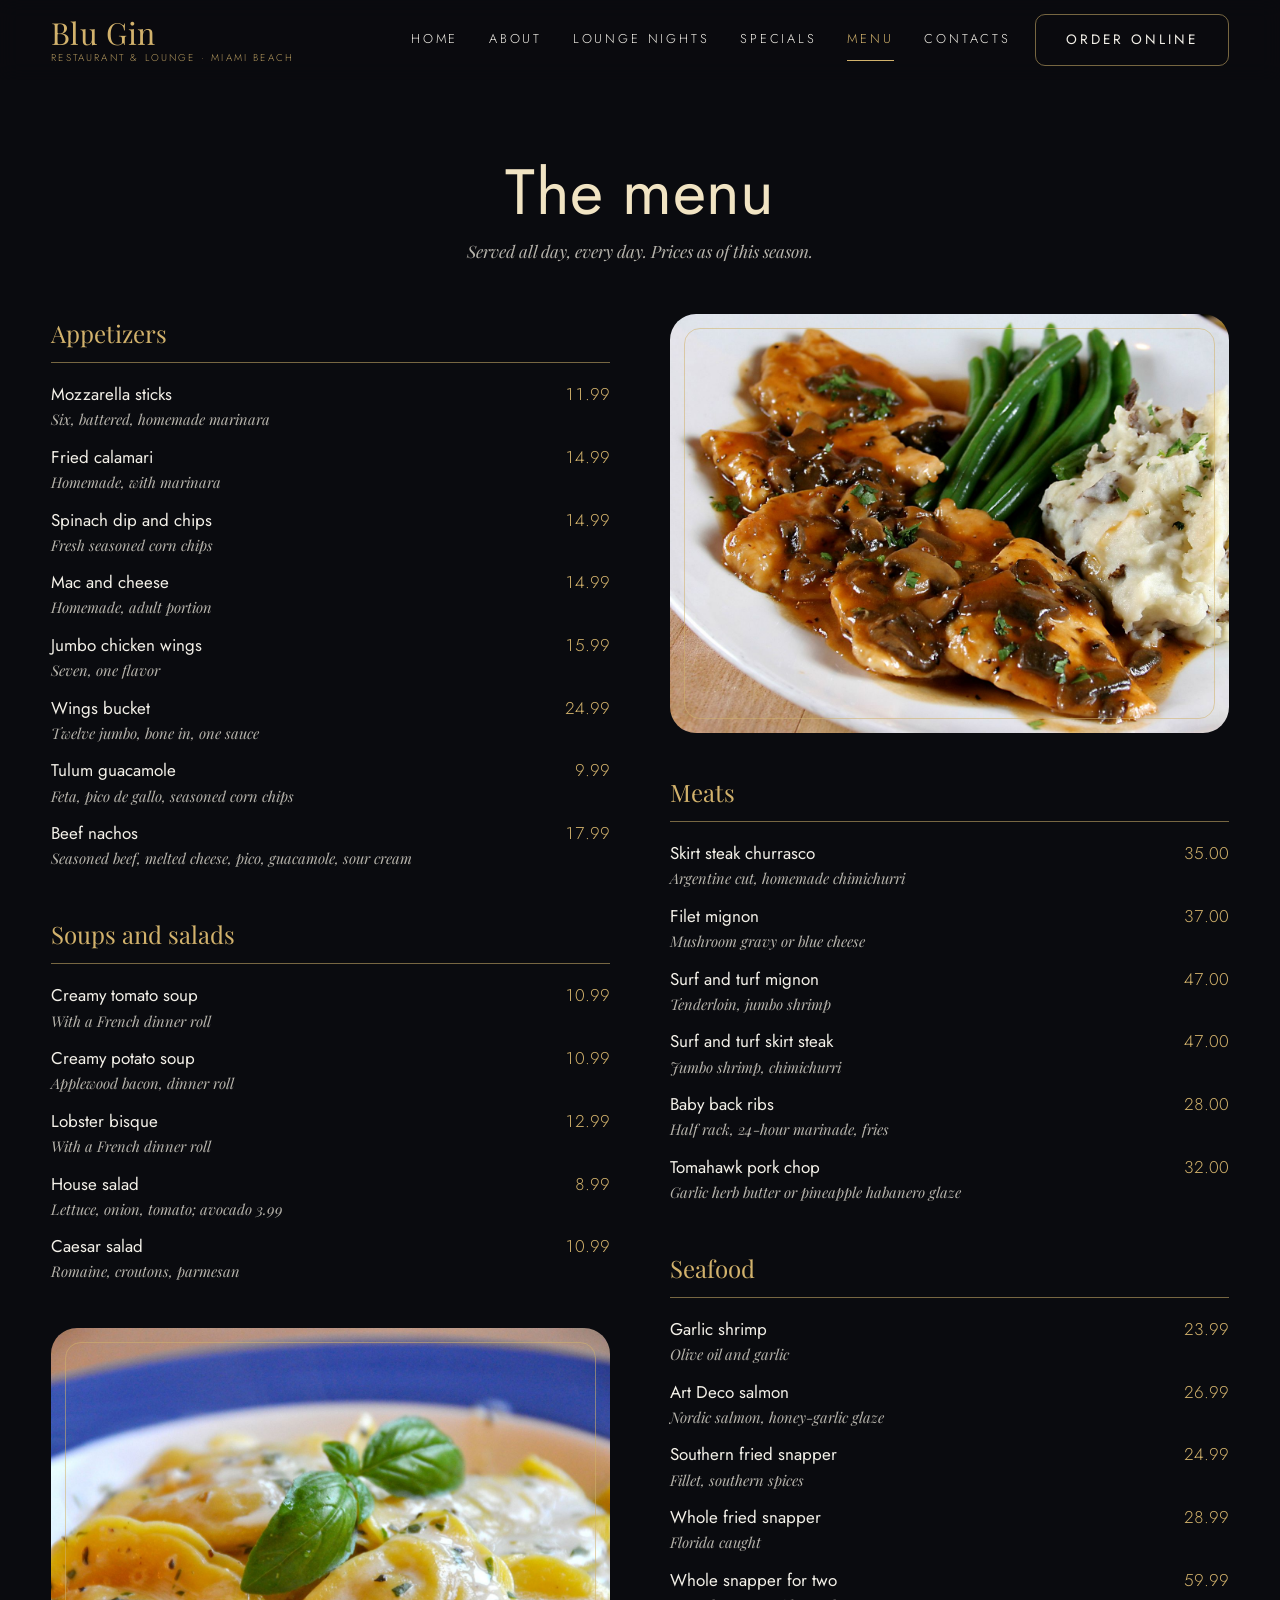
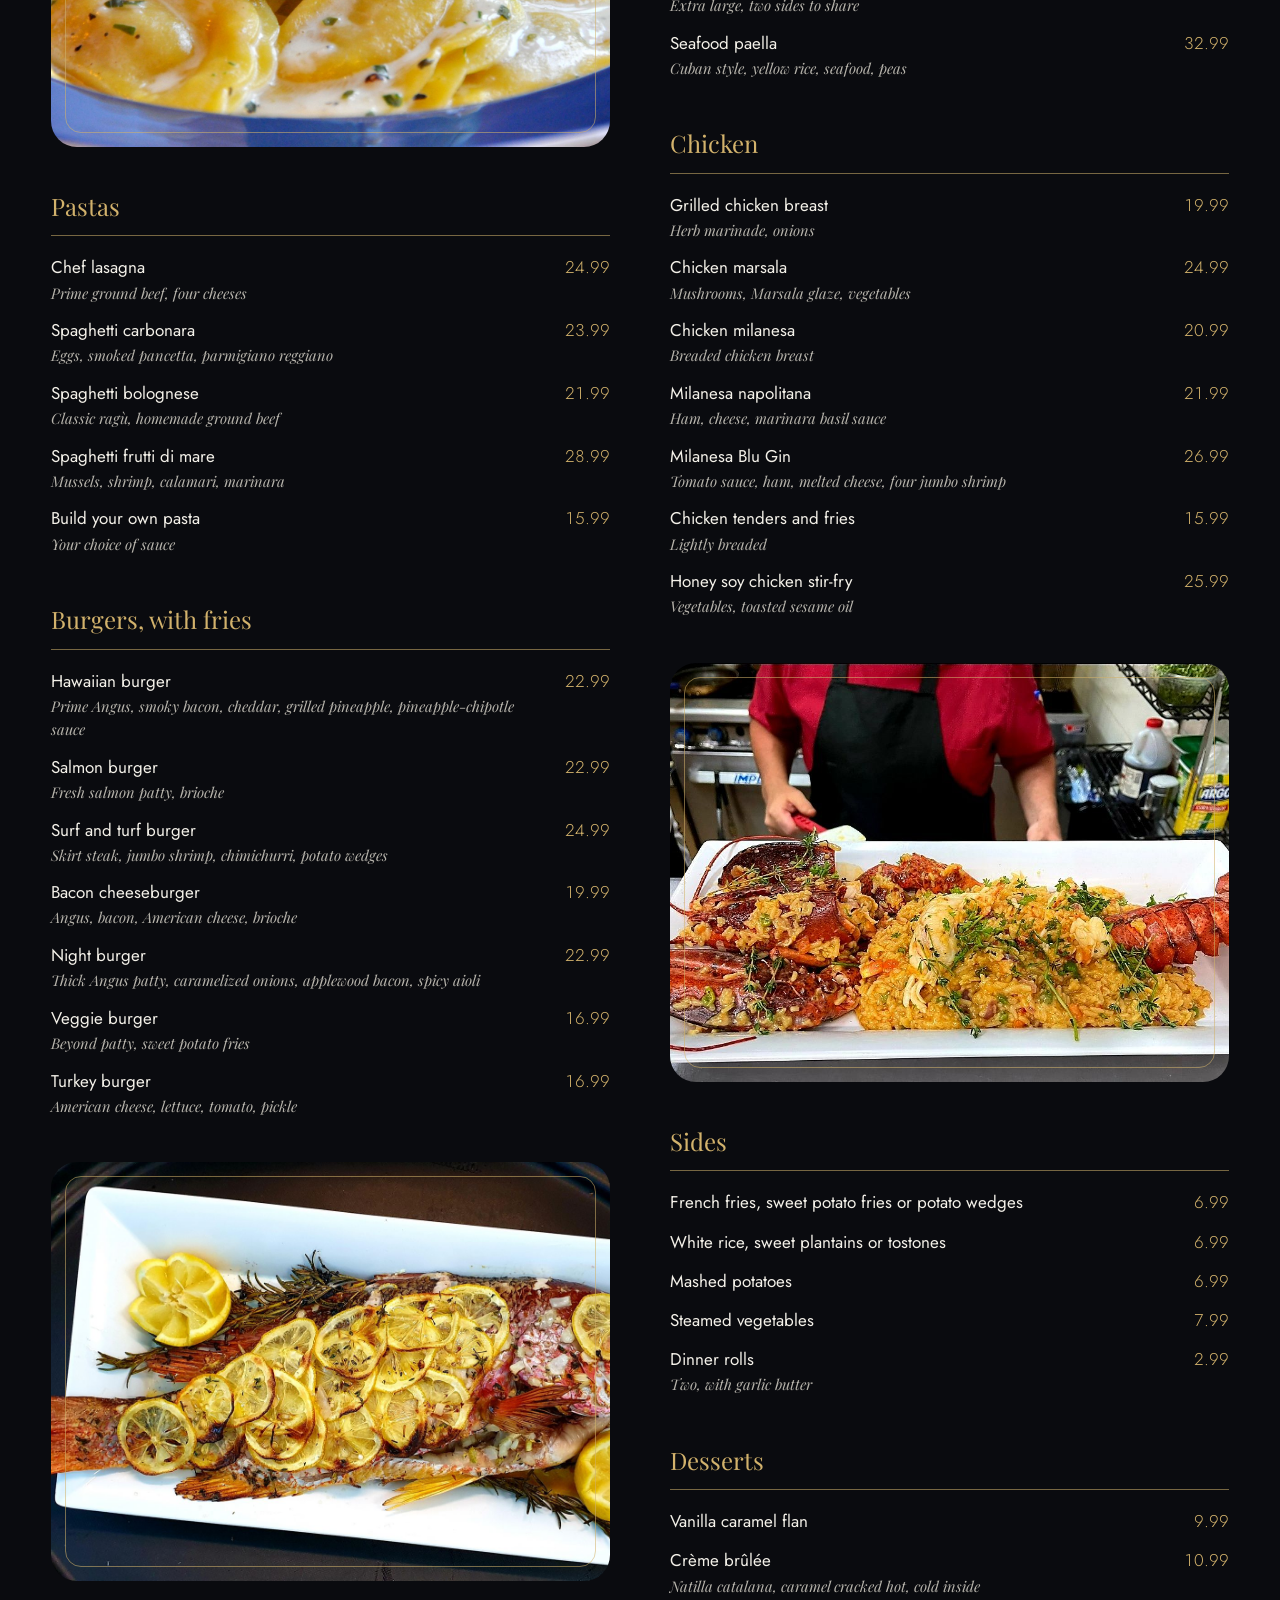
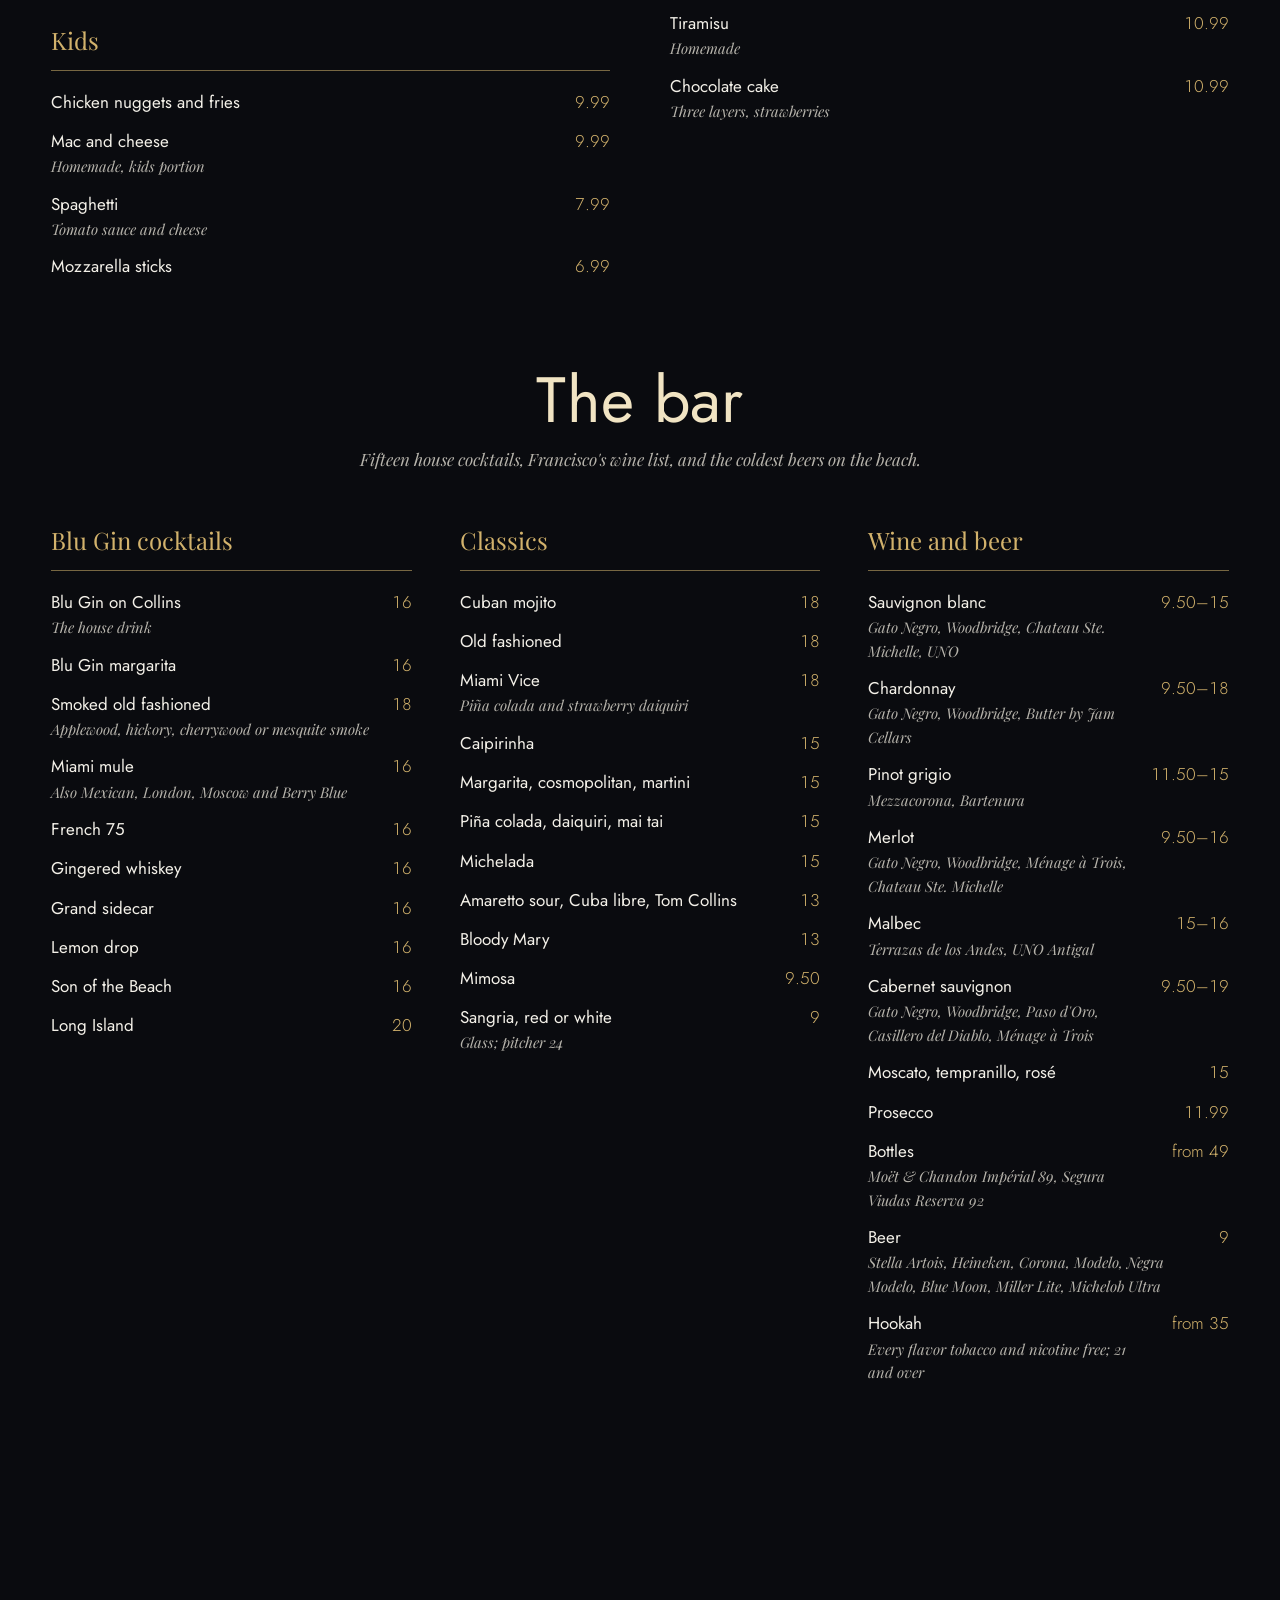
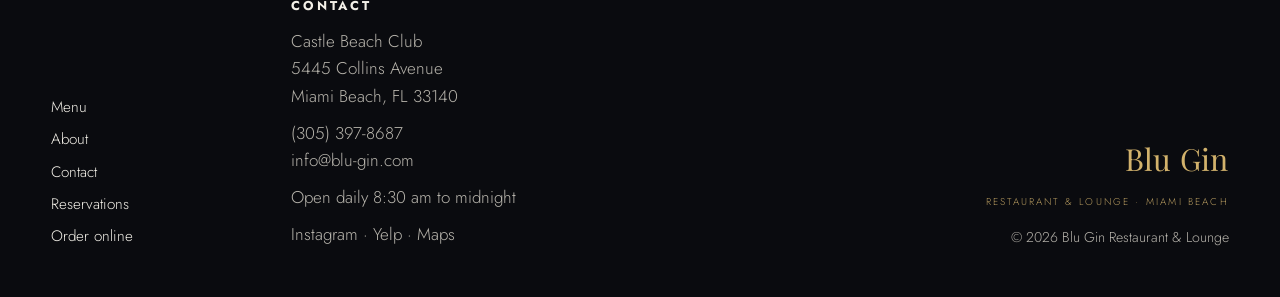
==== commit 8fb21324: "Slide transitions on the signature plates; buttons go to Toast online ordering Co-Authored-By: Claud" ====
--- a/menu.html
+++ b/menu.html
@@ -32,7 +32,7 @@
     <a href="menu.html" aria-current="page">Menu</a>
     <a href="index.html#contact">Contacts</a>
   </nav>
-  <a class="btn btn-outline" href="mailto:info@blu-gin.com?subject=Reservation%20at%20Blu%20Gin&amp;body=Name%3A%0ADate%3A%0ATime%3A%0AGuests%3A%0APhone%3A">Book a table</a>
+  <a class="btn btn-outline" href="https://order.toasttab.com/online/blu-gin-restaurant-lounge-5445-collins-ave?diningOption=takeout">Order online</a>
   <button class="nav-toggle" type="button" aria-expanded="false" aria-controls="mobile-nav" aria-label="Open the menu"><span></span><span></span></button>
 </header>
 <nav class="mobile-nav" id="mobile-nav" aria-label="Main, on phones">
@@ -42,7 +42,7 @@
   <a href="index.html#specials">Specials</a>
   <a href="menu.html" aria-current="page">Menu</a>
   <a href="index.html#contact">Contacts</a>
-  <a class="btn btn-gold" href="mailto:info@blu-gin.com?subject=Reservation%20at%20Blu%20Gin">Book a table</a>
+  <a class="btn btn-gold" href="https://order.toasttab.com/online/blu-gin-restaurant-lounge-5445-collins-ave?diningOption=takeout">Order online</a>
 </nav>
 
 <main id="top" class="menu-page">
@@ -197,8 +197,8 @@
       <a href="menu.html">Menu</a>
       <a href="index.html#about">About</a>
       <a href="index.html#contact">Contact</a>
-      <a href="mailto:info@blu-gin.com?subject=Reservation%20at%20Blu%20Gin">Booking</a>
-      <a href="https://order.toasttab.com/online/blu-gin-restaurant-lounge-5445-collins-ave">Order online</a>
+      <a href="mailto:info@blu-gin.com?subject=Reservation%20at%20Blu%20Gin">Reservations</a>
+      <a href="https://order.toasttab.com/online/blu-gin-restaurant-lounge-5445-collins-ave?diningOption=takeout">Order online</a>
     </nav>
     <div class="foot-contact">
       <h3>Contact</h3>
--- a/assets/styles.css
+++ b/assets/styles.css
@@ -245,3 +245,8 @@
 /* reviews summary line */
 .review-sum { color: var(--muted); margin: -24px 0 36px; }
 .review-sum a { color: var(--gold); text-decoration: underline; text-underline-offset: 0.2em; }
+
+/* specials: slide transitions (driven by the Web Animations API in main.js) */
+.side img { transition: opacity 400ms ease, transform 500ms cubic-bezier(0.22, 1, 0.36, 1); }
+.side img.is-dim { opacity: 0.08; transform: scale(0.94); }
+@media (prefers-reduced-motion: reduce) { .side img { transition: none; } }
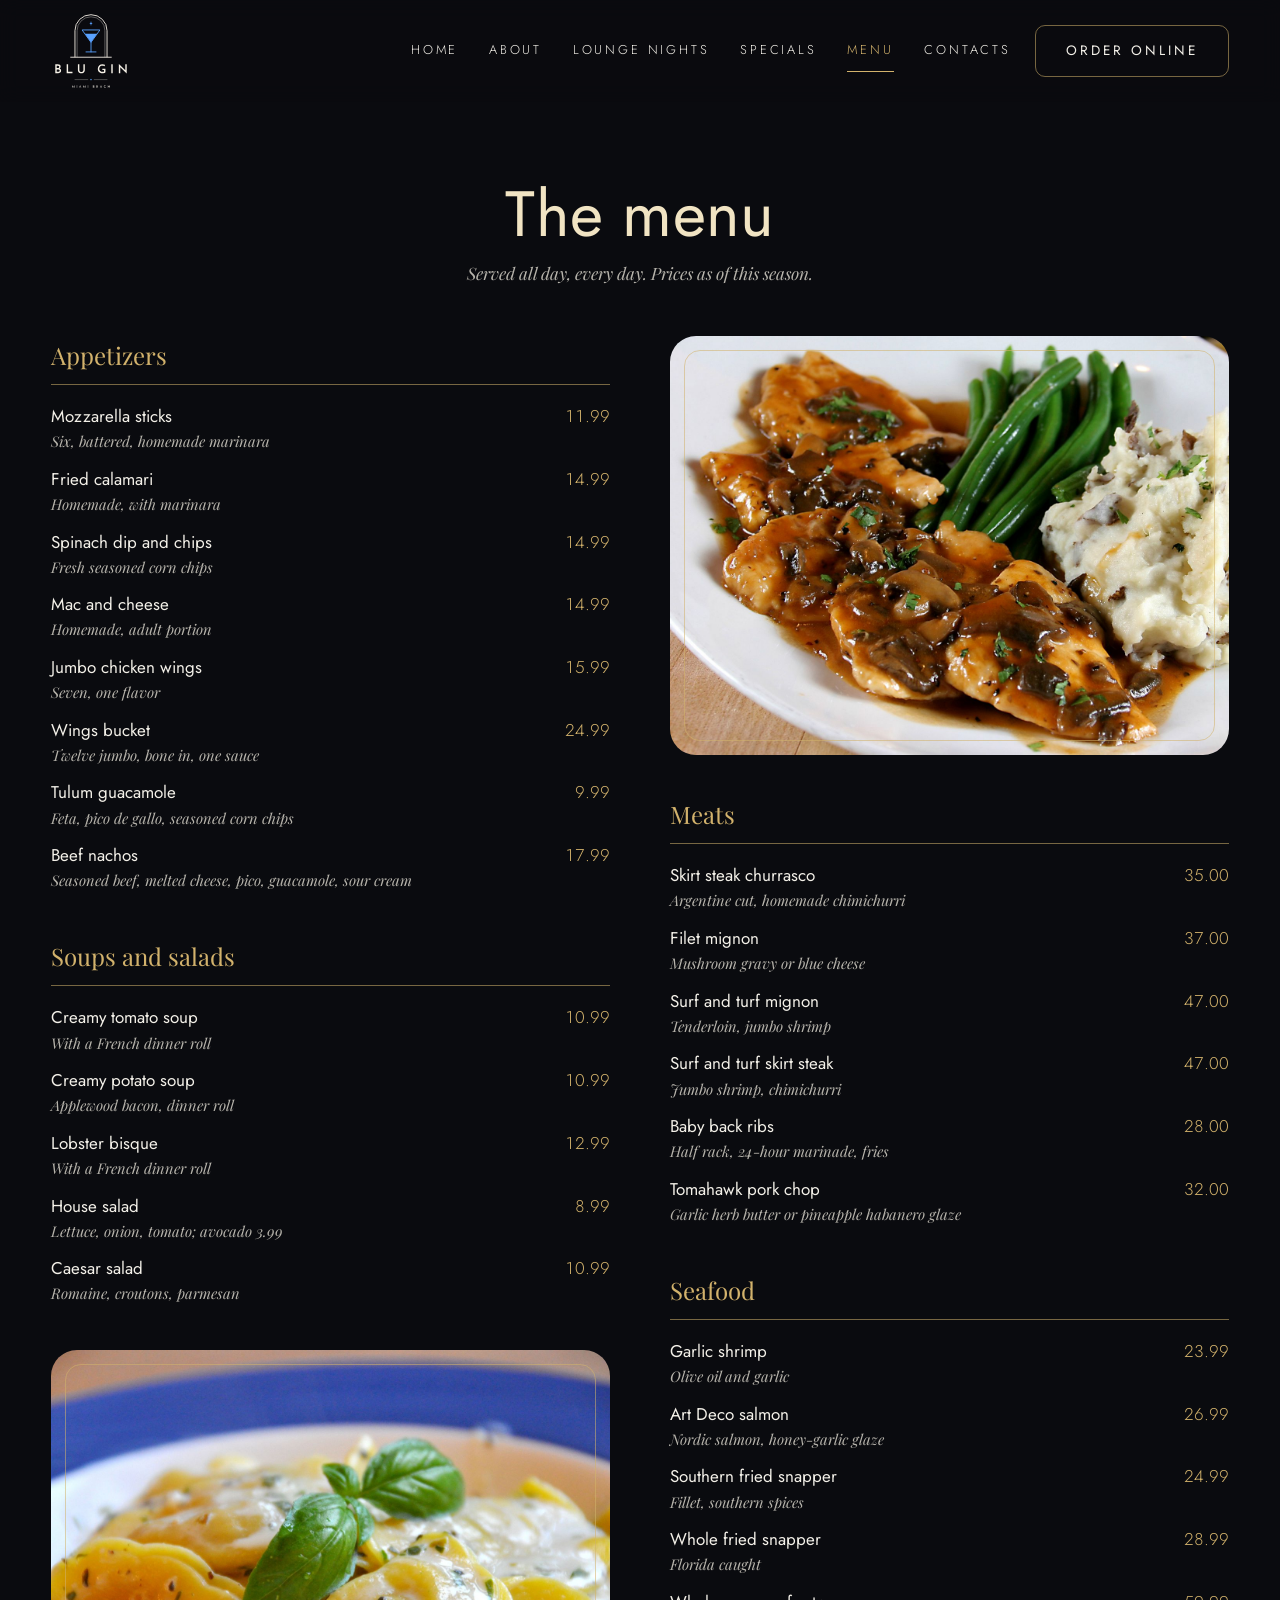
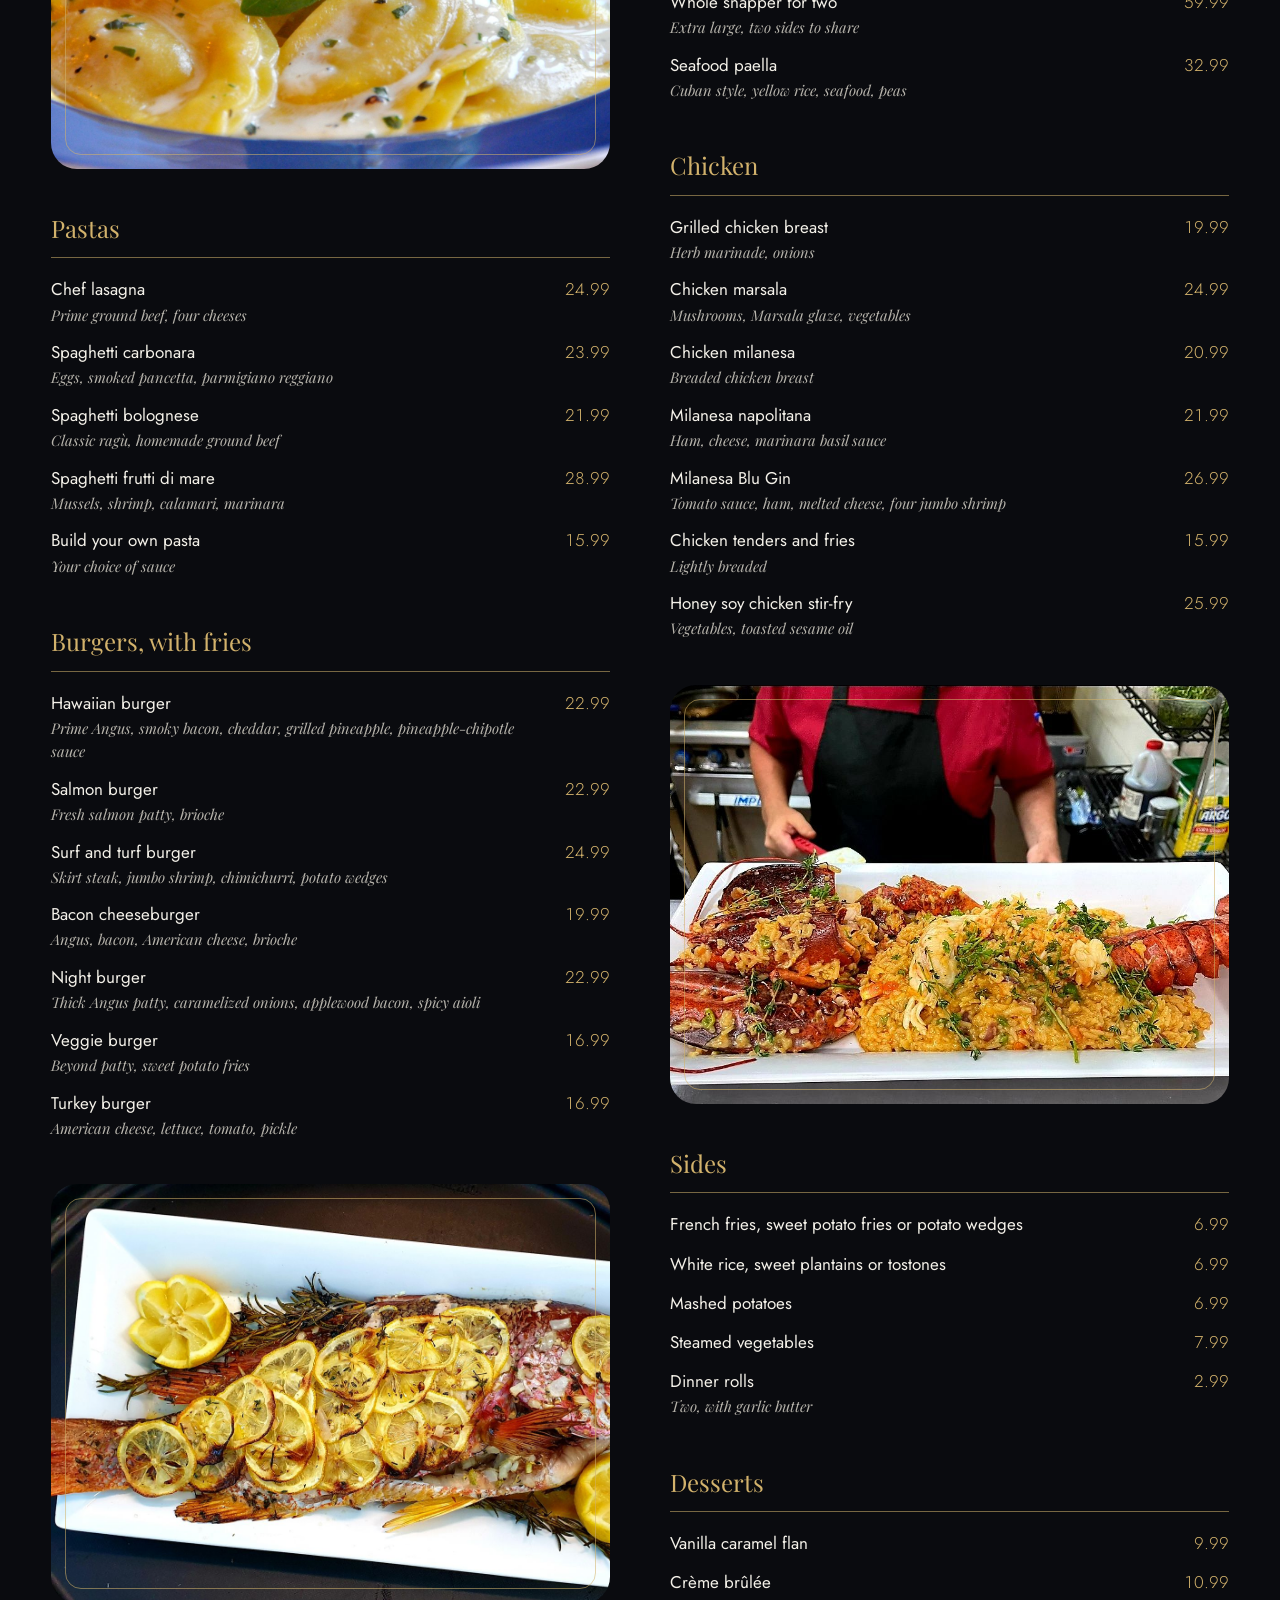
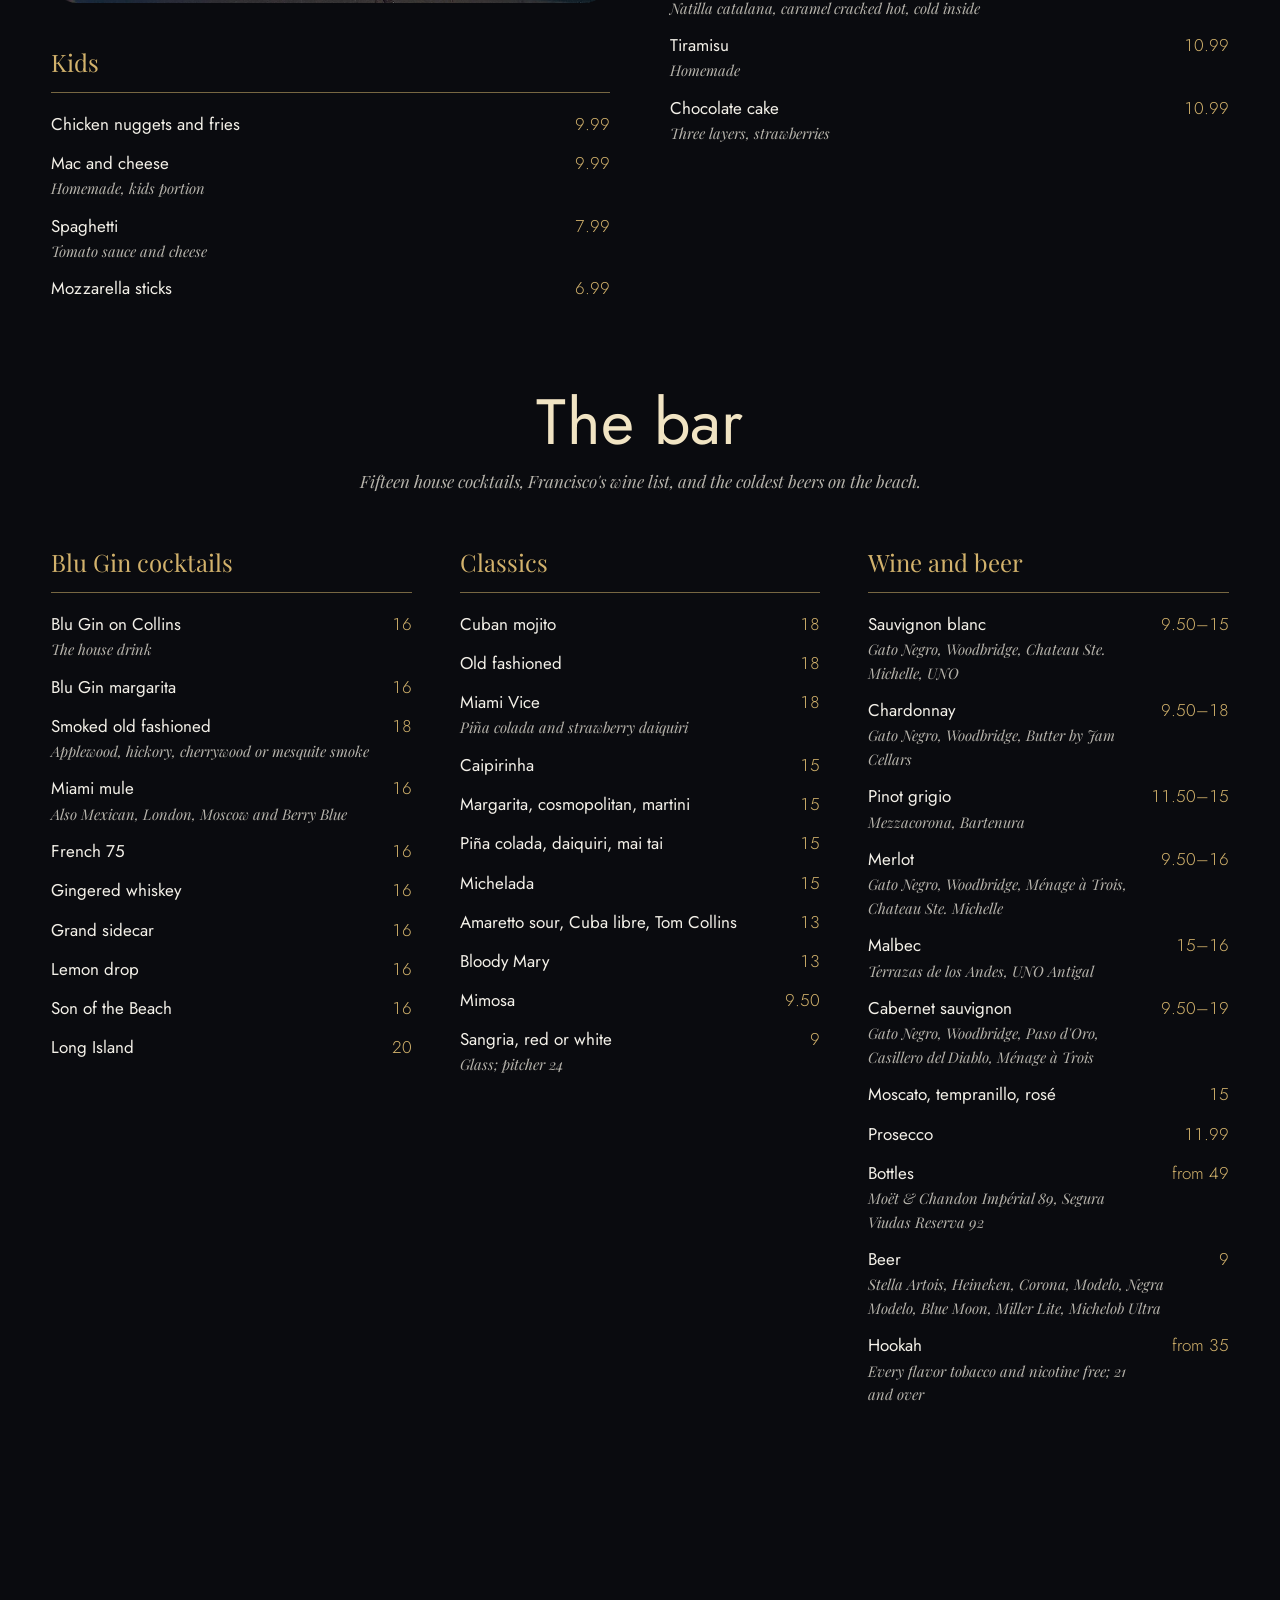
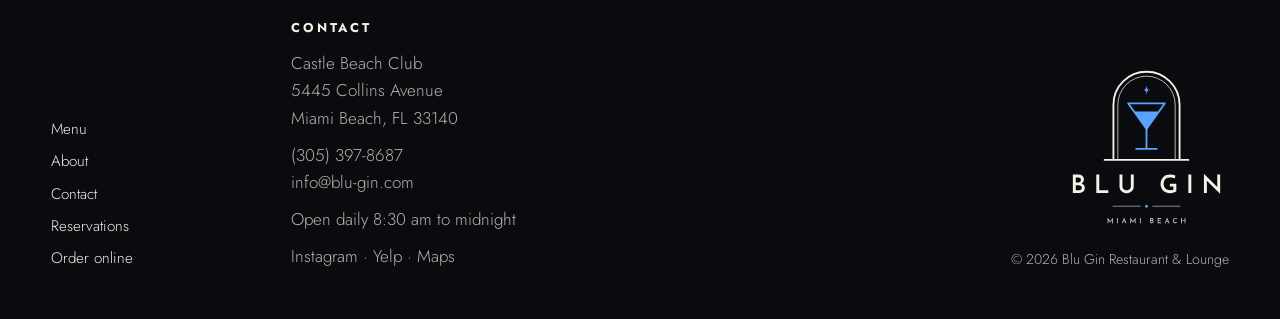
==== commit 44b5e1ff: "Brand logo in header and footer, favicons, specials description placement Co-Authored-By: Claude Fab" ====
--- a/menu.html
+++ b/menu.html
@@ -8,6 +8,11 @@
 <meta property="og:title" content="Blu Gin Restaurant & Lounge, Miami Beach">
 <meta property="og:description" content="Upscale dining and lounge on the ocean. 5445 Collins Avenue, open daily 8:30 am to midnight.">
 <meta property="og:image" content="assets/img/web/room-blue.jpg">
+<link rel="icon" href="assets/brand/icon.svg" type="image/svg+xml">
+<link rel="icon" href="assets/brand/favicon-32.png" sizes="32x32" type="image/png">
+<link rel="shortcut icon" href="assets/brand/favicon.ico">
+<link rel="apple-touch-icon" href="assets/brand/apple-touch-icon.png">
+<meta name="theme-color" content="#0a0b0f">
 <link rel="preconnect" href="https://fonts.googleapis.com">
 <link rel="preconnect" href="https://fonts.gstatic.com" crossorigin>
 <link href="https://fonts.googleapis.com/css2?family=Jost:wght@300;400;500&family=Playfair+Display:ital,wght@0,400;0,500;1,400&display=swap" rel="stylesheet">
@@ -20,10 +25,7 @@
 <body>
 
 <header class="site-head">
-  <a class="brand" href="index.html">
-    <span class="brand-name">Blu Gin</span>
-    <span class="brand-sub">Restaurant &amp; Lounge · Miami Beach</span>
-  </a>
+  <a class="brand" href="index.html"><img src="assets/brand/logo-reversed.svg" width="449" height="463" alt="Blu Gin, Miami Beach"></a>
   <nav class="site-nav" aria-label="Main">
     <a href="index.html">Home</a>
     <a href="index.html#about">About</a>
@@ -207,11 +209,7 @@
       <p>Open daily 8:30 am to midnight</p>
       <p class="foot-social"><a href="https://www.instagram.com/bluginmiami/">Instagram</a> · <a href="https://www.yelp.com/">Yelp</a> · <a href="https://www.google.com/maps?q=5445+Collins+Avenue+Miami+Beach">Maps</a></p>
     </div>
-    <div class="foot-brand">
-      <span class="brand-name">Blu Gin</span>
-      <span class="brand-sub">Restaurant &amp; Lounge · Miami Beach</span>
-      <small>© 2026 Blu Gin Restaurant &amp; Lounge</small>
-    </div>
+    <div class="foot-brand"><img src="assets/brand/logo-reversed.svg" width="449" height="463" alt="Blu Gin, Miami Beach" loading="lazy"><small>© 2026 Blu Gin Restaurant &amp; Lounge</small></div>
   </div>
 </footer>
 
--- a/assets/styles.css
+++ b/assets/styles.css
@@ -44,8 +44,9 @@
 .btn-gold:hover { background: #e2c47f; }
 
 /* header */
-.site-head { position: sticky; top: 0; z-index: 20; display: flex; align-items: center; gap: 24px; padding: 14px var(--pad); background: rgba(10, 11, 15, 0.9); backdrop-filter: blur(10px); }
-.brand { display: flex; flex-direction: column; line-height: 1.05; margin-right: auto; }
+.site-head { position: sticky; top: 0; z-index: 20; display: flex; align-items: center; gap: 24px; padding: 10px var(--pad); background: rgba(10, 11, 15, 0.9); backdrop-filter: blur(10px); }
+.brand { display: block; margin-right: auto; }
+.brand img { height: 82px; width: auto; display: block; }
 .brand-name { font-family: var(--serif); font-size: 1.9rem; color: var(--gold); letter-spacing: 0.01em; }
 .brand-sub { font-size: 0.62rem; letter-spacing: 0.22em; text-transform: uppercase; color: var(--gold); opacity: 0.85; margin-top: 4px; }
 .site-nav { display: flex; gap: clamp(16px, 2.4vw, 40px); font-size: 0.8rem; letter-spacing: 0.22em; text-transform: uppercase; }
@@ -55,6 +56,7 @@
 .nav-toggle span { display: block; width: 24px; height: 1.5px; background: var(--gold); }
 .mobile-nav { display: none; }
 @media (max-width: 1000px) {
+  .brand img { height: 56px; }
   .site-nav, .site-head > .btn { display: none; }
   .nav-toggle { display: flex; }
   .mobile-nav.is-open { display: flex; flex-direction: column; gap: 18px; padding: 24px var(--pad) 32px; background: var(--bg-2); font-size: 0.9rem; letter-spacing: 0.2em; text-transform: uppercase; }
@@ -151,9 +153,9 @@
 .specials { max-width: var(--wrap); margin: 0 auto; padding: clamp(60px, 9vw, 120px) var(--pad); display: grid; grid-template-columns: 300px 1fr; gap: 40px; align-items: start; }
 .kicker-italic { font-family: var(--serif); font-style: italic; font-size: 0.85rem; letter-spacing: 0.2em; text-transform: uppercase; color: var(--muted); margin-bottom: 14px; }
 .specials-head h2 { font-size: clamp(2.4rem, 1.6rem + 3vw, 4rem); color: #f1e4c3; line-height: 1.05; }
-.carousel { position: relative; display: grid; grid-template-columns: 1fr 380px 1fr; align-items: center; min-height: 560px; }
+.carousel { position: relative; display: grid; grid-template-columns: 1fr 380px 1fr; column-gap: 24px; align-items: center; min-height: 620px; }
 .word { position: absolute; left: 50%; top: 42%; transform: translate(-50%, -50%); font-family: var(--serif); font-size: clamp(5rem, 12vw, 11rem); color: rgba(255,255,255,0.05); pointer-events: none; }
-.side img { width: min(240px, 100%); aspect-ratio: 3 / 2; object-fit: cover; border-radius: 16px; opacity: 0.35; filter: brightness(0.8); margin: 0 auto; }
+.side img { width: min(220px, 100%); aspect-ratio: 3 / 2; object-fit: cover; border-radius: 16px; opacity: 0.35; filter: brightness(0.8); margin: 0 auto; }
 .arch { position: relative; width: 380px; max-width: 100%; margin: 0 auto; padding: 150px 24px 36px; border-radius: 190px 190px 24px 24px; background: var(--bg-2); text-align: center; }
 .arch-img { width: 300px; height: 300px; object-fit: cover; border-radius: 50%; margin: -120px auto 0; transition: opacity 400ms ease; }
 .price-badge { position: absolute; top: 10px; right: -20px; width: 110px; height: 110px; display: grid; place-items: center; border-radius: 50%; background: var(--gold); color: #1a1507; font-family: var(--serif); font-size: 1.4rem; clip-path: polygon(50% 0%, 61% 8%, 74% 4%, 80% 16%, 94% 18%, 93% 32%, 100% 42%, 95% 54%, 100% 66%, 90% 74%, 88% 88%, 75% 90%, 66% 100%, 54% 94%, 42% 100%, 32% 90%, 18% 90%, 15% 76%, 3% 68%, 7% 55%, 0% 44%, 8% 32%, 6% 18%, 20% 14%, 26% 3%, 39% 6%); }
@@ -161,14 +163,19 @@
 .arch-arrows { display: flex; justify-content: center; gap: 18px; margin-top: 36px; }
 .arch-arrows button { width: 60px; height: 60px; border-radius: 50%; border: 1px solid var(--gold-soft); color: var(--gold); font-size: 1.3rem; transition: background-color 200ms ease, color 200ms ease; }
 .arch-arrows button:hover { background: var(--gold); color: #1a1507; }
-.specials-note { grid-column: 3; align-self: start; padding-top: 60px; max-width: 320px; margin-left: auto; }
+.side-prev { grid-column: 1; grid-row: 1; align-self: center; }
+.side-next { grid-column: 3; grid-row: 1; align-self: center; }
+.arch { grid-column: 2; grid-row: 1; }
+.specials-note { grid-column: 3; grid-row: 1; align-self: start; justify-self: end; width: min(300px, 100%); padding-top: 10px; }
+.specials-note p { line-height: 1.55; }
 .specials-note p { color: var(--ink); }
 .counter { margin-top: 24px; font-family: var(--serif); color: var(--gold); font-size: 1.2rem; }
 @media (max-width: 1000px) {
   .specials { grid-template-columns: 1fr; }
   .carousel { grid-template-columns: 1fr; min-height: 0; }
   .side { display: none; }
-  .specials-note { grid-column: 1; margin: 30px auto 0; text-align: center; padding-top: 0; }
+  .arch { grid-column: 1; grid-row: auto; }
+  .specials-note { grid-column: 1; grid-row: auto; justify-self: center; margin: 30px auto 0; text-align: center; padding-top: 0; }
   .price-badge { right: 4px; width: 92px; height: 92px; font-size: 1.15rem; }
   .word { display: none; }
 }
@@ -214,6 +221,7 @@
 .foot-contact p { margin-top: 10px; color: var(--muted); }
 .foot-contact address { color: var(--muted); }
 .foot-brand { display: flex; flex-direction: column; align-items: flex-end; text-align: right; gap: 6px; }
+.foot-brand img { height: 170px; width: auto; }
 .foot-brand small { color: var(--muted); margin-top: 10px; }
 @media (max-width: 900px) { .foot-cols { grid-template-columns: 1fr; align-items: start; } .foot-brand { align-items: flex-start; text-align: left; } }
 
